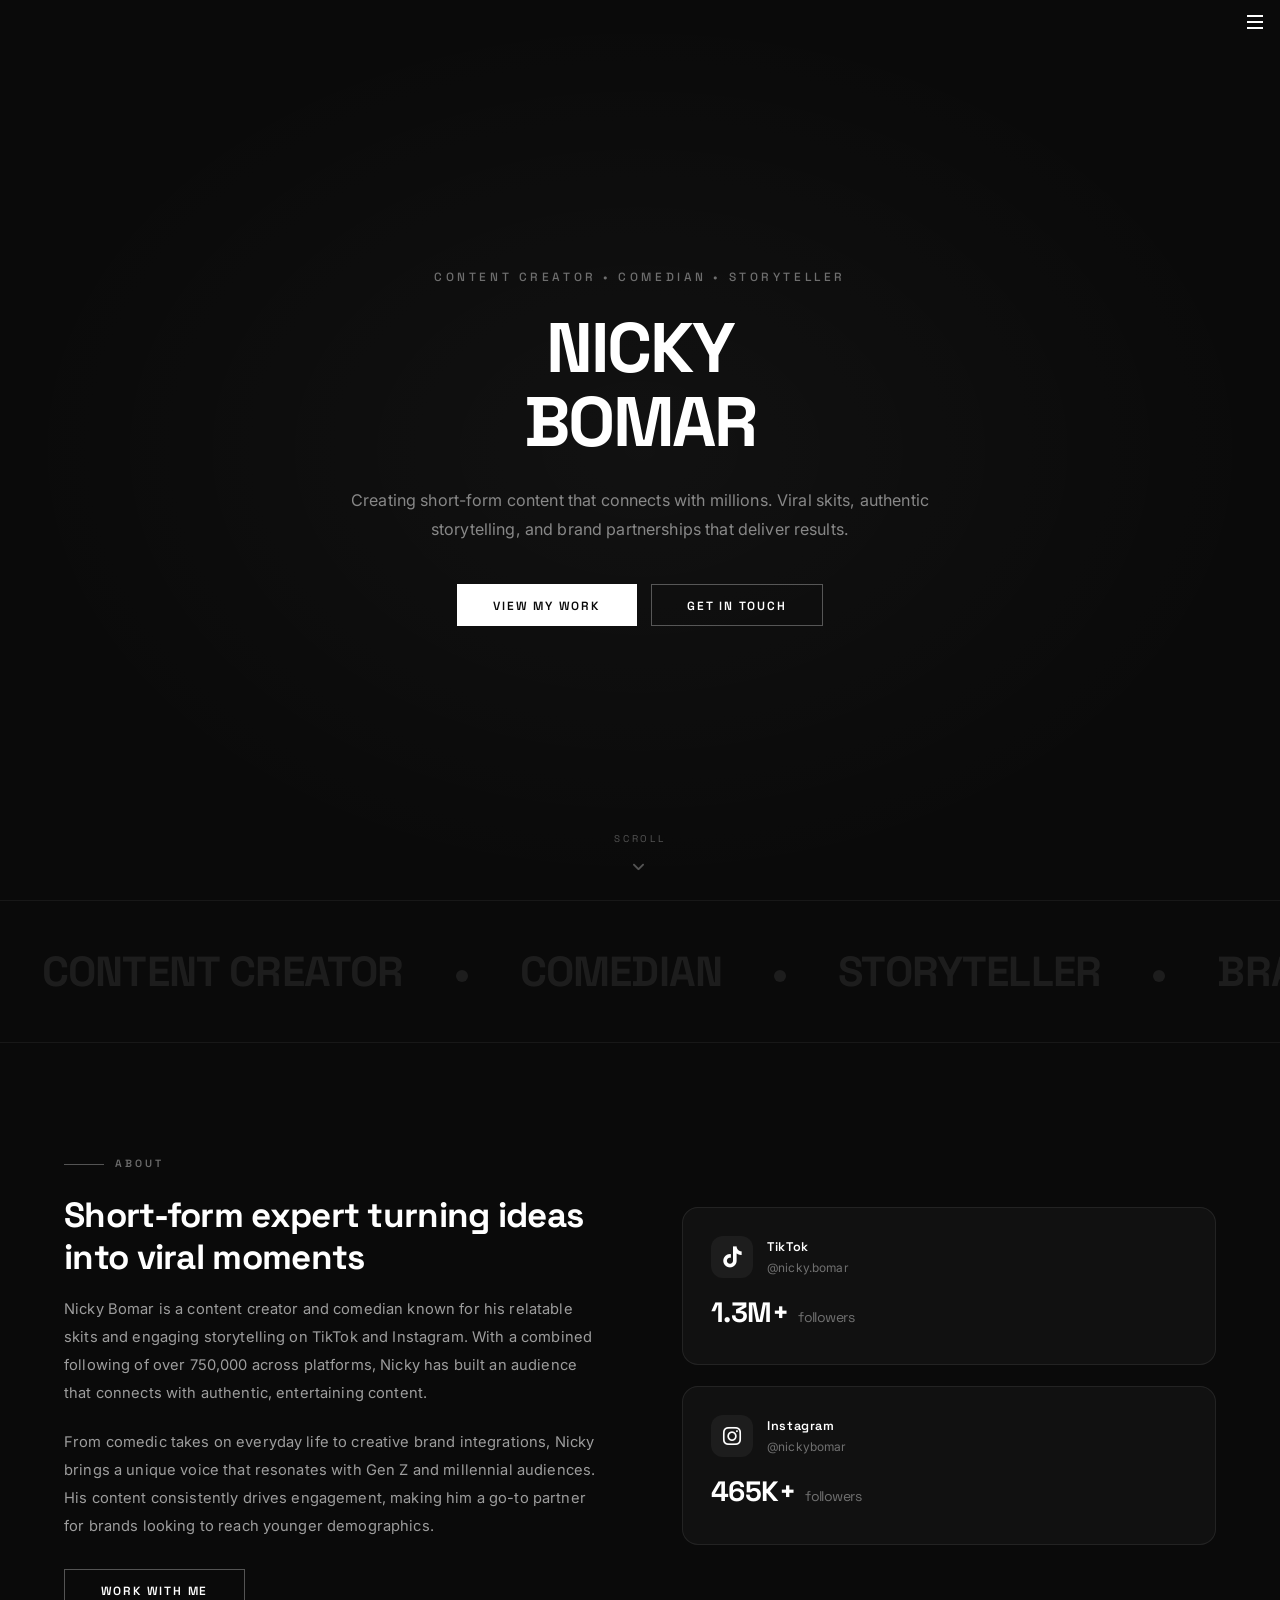
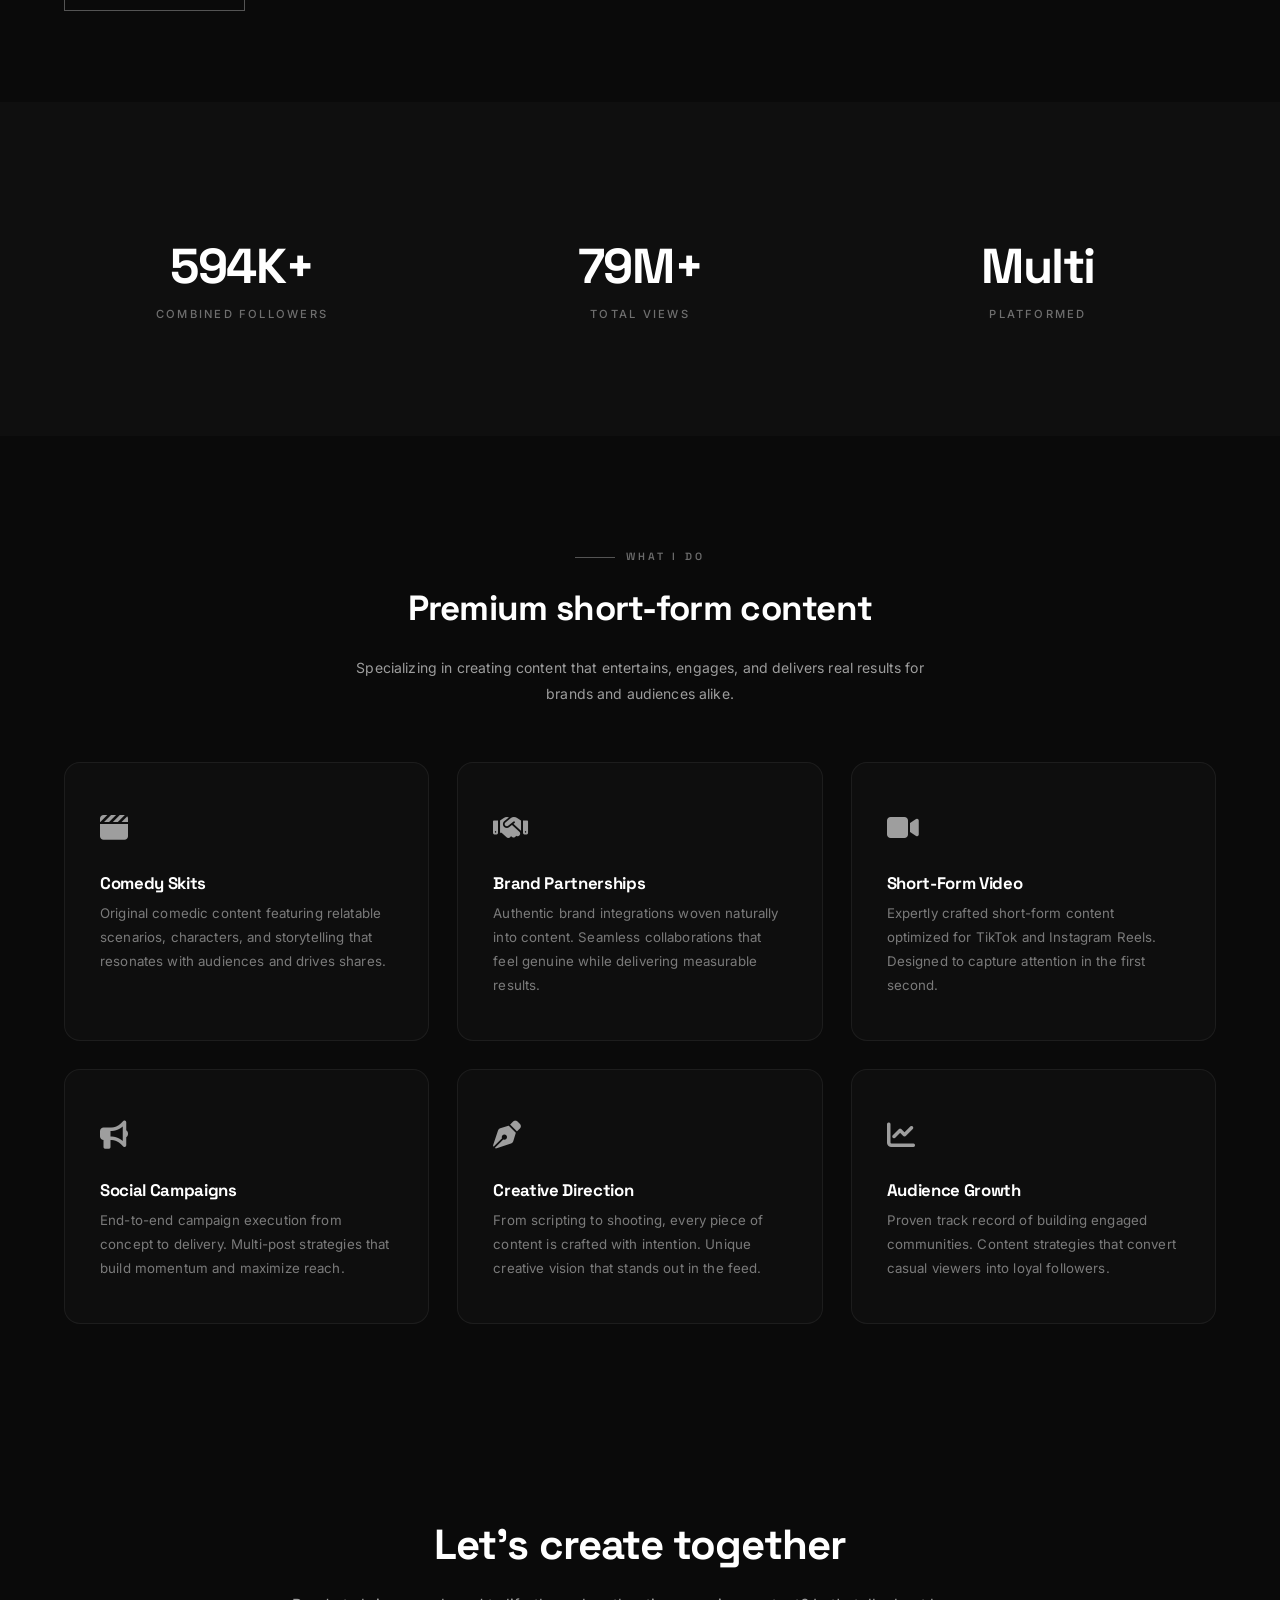
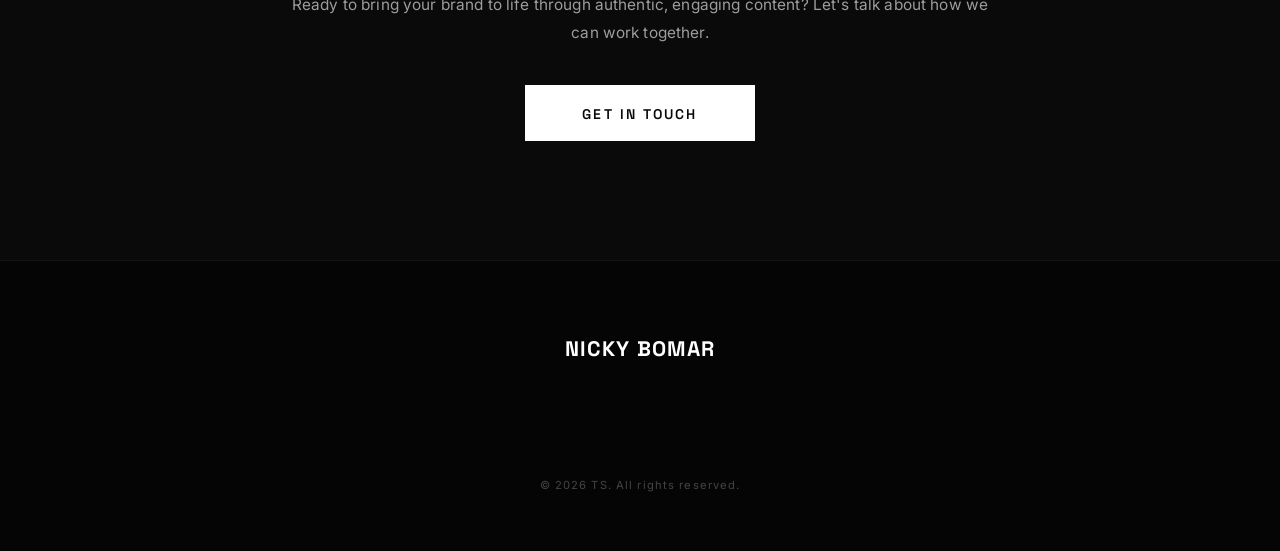
==== bomar/index.html @ 89334abb "index" ====
<!DOCTYPE HTML>
<html>
	<head>
		<title>Nicky Bomar | Content Creator</title>
		<meta charset="utf-8" />
		<meta name="viewport" content="width=device-width, initial-scale=1, user-scalable=no" />
		<meta name="description" content="Nicky Bomar - Content creator, comedian, and social media personality creating viral skits on TikTok and Instagram." />
		<link rel="stylesheet" href="https://cdnjs.cloudflare.com/ajax/libs/font-awesome/6.5.1/css/all.min.css" />
		<link rel="stylesheet" href="assets/css/main.css" />
		<noscript>
			<link rel="stylesheet" href="assets/css/noscript.css" />
		</noscript>
	</head>
	<body class="landing is-preload">
		<div id="page-wrapper">

			<!-- Header -->
			<header id="header" class="alt">
				<h1><a href="home.html">NICKY BOMAR</a></h1>
				<nav id="nav">
					<ul>
						<li class="special">
							<a href="#menu" class="menuToggle"></a>
							<div id="menu">
								<ul>
									<li><a href="index.html">Home</a></li>
									<li><a href="partners.html">Partners</a></li>
									<li><a href="contact.html">Contact</a></li>
								</ul>
							</div>
						</li>
					</ul>
				</nav>
			</header>

			<!-- Banner -->
			<section id="banner">
				<div class="inner">
					<div class="subtitle">Content Creator &bull; Comedian &bull; Storyteller</div>
					<h2>NICKY<br/>BOMAR</h2>
					<p>Creating short-form content that connects with millions. Viral skits, authentic storytelling, and brand partnerships that deliver results.</p>
					<ul class="actions">
						<li><a href="partners.html" class="button primary">View My Work</a></li>
						<li><a href="contact.html" class="button">Get In Touch</a></li>
					</ul>
				</div>
				<a href="#about" class="more scrolly">Scroll</a>
			</section>

			<!-- Marquee -->
			<div class="marquee-section">
				<div class="marquee-track">
					<span class="marquee-item">CONTENT CREATOR <span class="separator"></span> COMEDIAN <span class="separator"></span> STORYTELLER <span class="separator"></span> BRAND PARTNER <span class="separator"></span> TIKTOK <span class="separator"></span> INSTAGRAM <span class="separator"></span></span>
					<span class="marquee-item">CONTENT CREATOR <span class="separator"></span> COMEDIAN <span class="separator"></span> STORYTELLER <span class="separator"></span> BRAND PARTNER <span class="separator"></span> TIKTOK <span class="separator"></span> INSTAGRAM <span class="separator"></span></span>
				</div>
			</div>

			<!-- About Section -->
			<section id="about" class="wrapper bg-dark">
				<div class="inner">
					<div class="about-grid">
						<div class="about-content animate-on-scroll">
							<div class="section-label">About</div>
							<h2>Short-form expert turning ideas into viral moments</h2>
							<p>Nicky Bomar is a content creator and comedian known for his relatable skits and engaging storytelling on TikTok and Instagram. With a combined following of over 750,000 across platforms, Nicky has built an audience that connects with authentic, entertaining content.</p>
							<p>From comedic takes on everyday life to creative brand integrations, Nicky brings a unique voice that resonates with Gen Z and millennial audiences. His content consistently drives engagement, making him a go-to partner for brands looking to reach younger demographics.</p>
							<ul class="actions" style="margin-top: 2em;">
								<li><a href="contact.html" class="button">Work With Me</a></li>
							</ul>
						</div>
						<div class="about-visual animate-on-scroll delay-2">
							<a href="https://www.tiktok.com/@nicky.bomar" target="_blank" class="platform-card" style="text-decoration: none; color: inherit; display: block;">
								<div class="platform-header">
									<div class="platform-icon"><i class="fa-brands fa-tiktok"></i></div>
									<div>
										<div class="platform-name">TikTok</div>
										<div class="platform-handle">@nicky.bomar</div>
									</div>
								</div>
								<div class="platform-followers">1.3M+ <span>followers</span></div>
							</a>
							<a href="https://www.instagram.com/nickybomar/?hl=es" target="_blank" class="platform-card" style="text-decoration: none; color: inherit; display: block;">
								<div class="platform-header">
									<div class="platform-icon"><i class="fa-brands fa-instagram"></i></div>
									<div>
										<div class="platform-name">Instagram</div>
										<div class="platform-handle">@nickybomar</div>
									</div>
								</div>
								<div class="platform-followers">465K+ <span>followers</span></div>
							</a>
						</div>
					</div>
				</div>
			</section>

			<!-- Stats Section -->
			<section class="wrapper bg-subtle">
				<div class="inner">
					<div class="stats-grid">
						<div class="stat-item animate-on-scroll">
							<div class="stat-number">750K+</div>
							<div class="stat-label">Combined Followers</div>
						</div>
						<div class="stat-item animate-on-scroll delay-2">
							<div class="stat-number">100M+</div>
							<div class="stat-label">Total Views</div>
						</div>
						<div class="stat-item animate-on-scroll delay-4">
							<div class="stat-number">Multi</div>
							<div class="stat-label">Platformed</div>
						</div>
					</div>
				</div>
			</section>

			<!-- What I Do Section -->
			<section class="wrapper bg-dark">
				<div class="inner">
					<div class="text-center animate-on-scroll" style="margin-bottom: 4em;">
						<div class="section-label" style="justify-content: center;">
							<span>What I Do</span>
						</div>
						<h2>Premium short-form content</h2>
						<p style="max-width: 600px; margin-left: auto; margin-right: auto;">Specializing in creating content that entertains, engages, and delivers real results for brands and audiences alike.</p>
					</div>
					<div class="services-grid">
						<div class="service-card animate-on-scroll delay-1">
							<div class="service-icon"><i class="fa-solid fa-clapperboard"></i></div>
							<h3>Comedy Skits</h3>
							<p>Original comedic content featuring relatable scenarios, characters, and storytelling that resonates with audiences and drives shares.</p>
						</div>
						<div class="service-card animate-on-scroll delay-2">
							<div class="service-icon"><i class="fa-solid fa-handshake"></i></div>
							<h3>Brand Partnerships</h3>
							<p>Authentic brand integrations woven naturally into content. Seamless collaborations that feel genuine while delivering measurable results.</p>
						</div>
						<div class="service-card animate-on-scroll delay-3">
							<div class="service-icon"><i class="fa-solid fa-video"></i></div>
							<h3>Short-Form Video</h3>
							<p>Expertly crafted short-form content optimized for TikTok and Instagram Reels. Designed to capture attention in the first second.</p>
						</div>
						<div class="service-card animate-on-scroll delay-4">
							<div class="service-icon"><i class="fa-solid fa-bullhorn"></i></div>
							<h3>Social Campaigns</h3>
							<p>End-to-end campaign execution from concept to delivery. Multi-post strategies that build momentum and maximize reach.</p>
						</div>
						<div class="service-card animate-on-scroll delay-5">
							<div class="service-icon"><i class="fa-solid fa-pen-nib"></i></div>
							<h3>Creative Direction</h3>
							<p>From scripting to shooting, every piece of content is crafted with intention. Unique creative vision that stands out in the feed.</p>
						</div>
						<div class="service-card animate-on-scroll delay-6">
							<div class="service-icon"><i class="fa-solid fa-chart-line"></i></div>
							<h3>Audience Growth</h3>
							<p>Proven track record of building engaged communities. Content strategies that convert casual viewers into loyal followers.</p>
						</div>
					</div>
				</div>
			</section>

			<!-- CTA -->
			<section id="cta" class="wrapper">
				<div class="inner animate-on-scroll">
					<h2>Let's create together</h2>
					<p>Ready to bring your brand to life through authentic, engaging content? Let's talk about how we can work together.</p>
					<ul class="actions" style="justify-content: center; list-style: none; padding: 0;">
						<li><a href="contact.html" class="button primary large">Get In Touch</a></li>
					</ul>
				</div>
			</section>

			<!-- Footer -->
			<footer id="footer">
				<div class="footer-brand">NICKY BOMAR</div>
				<ul class="icons">
					<li>
						<a href="https://www.tiktok.com/@nicky.bomar" target="_blank" class="icon brands fa-tiktok">
							<span class="label">TikTok</span>
						</a>
					</li>
					<li>
						<a href="https://www.instagram.com/nickybomar/?hl=es" target="_blank" class="icon brands fa-instagram">
							<span class="label">Instagram</span>
						</a>
					</li>
					<li>
						<a href="mailto:hello@nickybomar.com" class="icon solid fa-envelope">
							<span class="label">Email</span>
						</a>
					</li>
				</ul>
				<ul class="copyright">
					<li>&copy; 2026 TS. All rights reserved.</li>
				</ul>
			</footer>

		</div>

		<!-- Scripts -->
		<script src="assets/js/jquery.min.js"></script>
		<script src="assets/js/jquery.scrollex.min.js"></script>
		<script src="assets/js/jquery.scrolly.min.js"></script>
		<script src="assets/js/browser.min.js"></script>
		<script src="assets/js/breakpoints.min.js"></script>
		<script src="assets/js/util.js"></script>
		<script src="assets/js/main.js"></script>
	</body>
</html>
---- bomar/assets/css/main.css ----
@import url("https://fonts.googleapis.com/css2?family=Inter:wght@300;400;500;600;700;800;900&family=Space+Grotesk:wght@400;500;600;700&display=swap");

html, body, div, span, applet, object,
iframe, h1, h2, h3, h4, h5, h6, p, blockquote,
pre, a, abbr, acronym, address, big, cite,
code, del, dfn, em, img, ins, kbd, q, s, samp,
small, strike, strong, sub, sup, tt, var, b,
u, i, center, dl, dt, dd, ol, ul, li, fieldset,
form, label, legend, table, caption, tbody,
tfoot, thead, tr, th, td, article, aside,
canvas, details, embed, figure, figcaption,
footer, header, hgroup, menu, nav, output, ruby,
section, summary, time, mark, audio, video {
    margin: 0;
    padding: 0;
    border: 0;
    font-size: 100%;
    font: inherit;
    vertical-align: baseline;
}

article, aside, details, figcaption, figure,
footer, header, hgroup, menu, nav, section {
    display: block;
}

body {
    line-height: 1;
}

ol, ul {
    list-style: none;
}

blockquote, q {
    quotes: none;
}

blockquote:before, blockquote:after, q:before, q:after {
    content: '';
    content: none;
}

table {
    border-collapse: collapse;
    border-spacing: 0;
}

body {
    -webkit-text-size-adjust: none;
}

mark {
    background-color: transparent;
    color: inherit;
}

input::-moz-focus-inner {
    border: 0;
    padding: 0;
}

input, select, textarea {
    -moz-appearance: none;
    -webkit-appearance: none;
    -ms-appearance: none;
    appearance: none;
}

/* ========== BASE ========== */

html {
    box-sizing: border-box;
    scroll-behavior: smooth;
}

*, *:before, *:after {
    box-sizing: inherit;
}

body {
    background: #0a0a0a;
    color: #ffffff;
    font-family: "Inter", -apple-system, BlinkMacSystemFont, "Segoe UI", Helvetica, sans-serif;
    font-size: 16px;
    font-weight: 400;
    line-height: 1.7;
    letter-spacing: 0.01em;
    overflow-x: hidden;
}

body.is-preload *, body.is-preload *:before, body.is-preload *:after {
    animation: none !important;
    transition: none !important;
}

@media screen and (max-width: 1680px) {
    body { font-size: 15px; }
}

@media screen and (max-width: 1280px) {
    body { font-size: 14px; }
}

@media screen and (max-width: 736px) {
    body { font-size: 13px; }
}

a {
    transition: color 0.3s ease, opacity 0.3s ease, border-color 0.3s ease;
    color: #ffffff;
    text-decoration: none;
    border-bottom: none;
}

a:hover {
    opacity: 0.7;
}

strong, b {
    font-weight: 700;
}

em, i {
    font-style: italic;
}

p {
    margin: 0 0 1.5em 0;
    color: rgba(255, 255, 255, 0.6);
    line-height: 1.8;
}

h1, h2, h3, h4, h5, h6 {
    color: #ffffff;
    font-family: "Space Grotesk", "Inter", sans-serif;
    font-weight: 700;
    line-height: 1.2;
    margin: 0 0 0.75em 0;
    letter-spacing: -0.02em;
}

h1 { font-size: 4em; }
h2 { font-size: 2.5em; }
h3 { font-size: 1.5em; }
h4 { font-size: 1.25em; }

@media screen and (max-width: 736px) {
    h1 { font-size: 2.5em; }
    h2 { font-size: 1.75em; }
    h3 { font-size: 1.25em; }
}

hr {
    border: 0;
    border-bottom: 1px solid rgba(255, 255, 255, 0.1);
    margin: 3em 0;
}

/* ========== ANIMATIONS ========== */

@keyframes fadeInUp {
    from {
        opacity: 0;
        transform: translateY(60px);
    }
    to {
        opacity: 1;
        transform: translateY(0);
    }
}

@keyframes fadeInDown {
    from {
        opacity: 0;
        transform: translateY(-40px);
    }
    to {
        opacity: 1;
        transform: translateY(0);
    }
}

@keyframes fadeIn {
    from { opacity: 0; }
    to { opacity: 1; }
}

@keyframes scaleIn {
    from {
        opacity: 0;
        transform: scale(0.9);
    }
    to {
        opacity: 1;
        transform: scale(1);
    }
}

@keyframes slideInLeft {
    from {
        opacity: 0;
        transform: translateX(-80px);
    }
    to {
        opacity: 1;
        transform: translateX(0);
    }
}

@keyframes slideInRight {
    from {
        opacity: 0;
        transform: translateX(80px);
    }
    to {
        opacity: 1;
        transform: translateX(0);
    }
}

@keyframes lineExpand {
    from { width: 0; }
    to { width: 80px; }
}

@keyframes marquee {
    0% { transform: translateX(0); }
    100% { transform: translateX(-50%); }
}

@keyframes pulse {
    0%, 100% { opacity: 1; }
    50% { opacity: 0.5; }
}

@keyframes float {
    0%, 100% { transform: translateY(0); }
    50% { transform: translateY(-10px); }
}

.animate-on-scroll {
    opacity: 0;
    transform: translateY(40px);
    transition: opacity 0.8s cubic-bezier(0.25, 0.46, 0.45, 0.94),
                transform 0.8s cubic-bezier(0.25, 0.46, 0.45, 0.94);
}

.animate-on-scroll.is-visible {
    opacity: 1;
    transform: translateY(0);
}

.animate-on-scroll.delay-1 { transition-delay: 0.1s; }
.animate-on-scroll.delay-2 { transition-delay: 0.2s; }
.animate-on-scroll.delay-3 { transition-delay: 0.3s; }
.animate-on-scroll.delay-4 { transition-delay: 0.4s; }
.animate-on-scroll.delay-5 { transition-delay: 0.5s; }
.animate-on-scroll.delay-6 { transition-delay: 0.6s; }

/* ========== LAYOUT ========== */

.wrapper {
    padding: 8em 0 6em 0;
    position: relative;
}

.wrapper > .inner {
    width: 72em;
    max-width: 90%;
    margin: 0 auto;
}

@media screen and (max-width: 1280px) {
    .wrapper > .inner { width: 90%; }
}

@media screen and (max-width: 980px) {
    .wrapper { padding: 5em 0 3em 0; }
    .wrapper > .inner { width: 90%; }
}

@media screen and (max-width: 736px) {
    .wrapper { padding: 4em 0 2em 0; }
    .wrapper > .inner { width: 90%; max-width: 95%; }
}

.wrapper.alt {
    padding: 0;
}

/* ========== BUTTONS ========== */

.button,
input[type="submit"],
input[type="reset"],
input[type="button"],
button {
    appearance: none;
    transition: all 0.4s cubic-bezier(0.25, 0.46, 0.45, 0.94);
    background-color: transparent;
    border: 1px solid rgba(255, 255, 255, 0.3);
    border-radius: 0;
    color: #ffffff;
    cursor: pointer;
    display: inline-block;
    font-family: "Space Grotesk", sans-serif;
    font-size: 0.85em;
    font-weight: 600;
    height: 3.5em;
    letter-spacing: 0.15em;
    line-height: 3.5em;
    padding: 0 3em;
    text-align: center;
    text-decoration: none;
    text-transform: uppercase;
    white-space: nowrap;
    position: relative;
    overflow: hidden;
}

.button:hover,
input[type="submit"]:hover,
button:hover {
    background-color: #ffffff;
    color: #0a0a0a;
    border-color: #ffffff;
    opacity: 1;
}

.button.primary {
    background-color: #ffffff;
    color: #0a0a0a;
    border-color: #ffffff;
}

.button.primary:hover {
    background-color: transparent;
    color: #ffffff;
}

.button.large {
    font-size: 1em;
    padding: 0 4em;
    height: 4em;
    line-height: 4em;
}

.button.fit {
    width: 100%;
}

.button.small {
    font-size: 0.75em;
}

.button.disabled, .button:disabled {
    pointer-events: none;
    opacity: 0.25;
}

/* ========== FORMS ========== */

form {
    margin: 0 0 2em 0;
}

label {
    color: #ffffff;
    display: block;
    font-size: 0.8em;
    font-weight: 600;
    letter-spacing: 0.15em;
    text-transform: uppercase;
    margin: 0 0 0.75em 0;
    font-family: "Space Grotesk", sans-serif;
}

input[type="text"],
input[type="password"],
input[type="email"],
input[type="tel"],
select,
textarea {
    background-color: rgba(255, 255, 255, 0.05);
    border: 1px solid rgba(255, 255, 255, 0.15);
    border-radius: 0;
    color: #ffffff;
    display: block;
    outline: 0;
    padding: 0 1.25em;
    width: 100%;
    font-family: "Inter", sans-serif;
    font-size: 1em;
    transition: border-color 0.3s ease, background-color 0.3s ease;
}

input[type="text"]:focus,
input[type="password"]:focus,
input[type="email"]:focus,
input[type="tel"]:focus,
select:focus,
textarea:focus {
    border-color: #ffffff;
    background-color: rgba(255, 255, 255, 0.08);
}

input[type="text"],
input[type="password"],
input[type="email"],
input[type="tel"],
select {
    height: 3.5em;
}

textarea {
    padding: 1em 1.25em;
    min-height: 10em;
    resize: vertical;
}

::placeholder {
    color: rgba(255, 255, 255, 0.3) !important;
    font-style: normal;
}

/* ========== ICONS ========== */

.icon {
    text-decoration: none;
    border-bottom: none;
    position: relative;
}

.icon:before {
    -moz-osx-font-smoothing: grayscale;
    -webkit-font-smoothing: antialiased;
    display: inline-block;
    font-style: normal;
    font-variant: normal;
    text-rendering: auto;
    line-height: 1;
    font-family: 'Font Awesome 6 Free';
    font-weight: 400;
}

.icon > .label {
    display: none;
}

.icon:before {
    line-height: inherit;
}

.icon.solid:before {
    font-weight: 900;
}

.icon.brands:before {
    font-family: 'Font Awesome 6 Brands';
}

ul.icons {
    cursor: default;
    list-style: none;
    padding-left: 0;
}

ul.icons li {
    display: inline-block;
    padding: 0 1.25em 0 0;
}

ul.icons li:last-child {
    padding-right: 0;
}

ul.actions {
    display: flex;
    cursor: default;
    list-style: none;
    padding-left: 0;
    gap: 1em;
}

ul.actions.special {
    justify-content: center;
}

ul.actions.stacked {
    flex-direction: column;
}

/* ========== SECTION LABEL ========== */

.section-label {
    font-family: "Space Grotesk", sans-serif;
    font-size: 0.75em;
    font-weight: 600;
    letter-spacing: 0.3em;
    text-transform: uppercase;
    color: rgba(255, 255, 255, 0.4);
    margin-bottom: 2em;
    display: flex;
    align-items: center;
    gap: 1em;
}

.section-label::before {
    content: '';
    display: block;
    width: 40px;
    height: 1px;
    background: rgba(255, 255, 255, 0.3);
}

/* ========== PAGE WRAPPER + MENU ========== */

#page-wrapper {
    transition: opacity 0.5s ease;
    opacity: 1;
    padding-top: 4.5em;
}

#page-wrapper:before {
    background: rgba(0, 0, 0, 0);
    content: '';
    display: block;
    display: none;
    height: 100%;
    left: 0;
    position: fixed;
    top: 0;
    width: 100%;
    z-index: 10001;
}

#menu {
    transform: translateX(22em);
    transition: transform 0.5s cubic-bezier(0.25, 0.46, 0.45, 0.94);
    -webkit-overflow-scrolling: touch;
    background: #0a0a0a;
    border-left: 1px solid rgba(255, 255, 255, 0.1);
    color: #ffffff;
    height: 100%;
    max-width: 80%;
    overflow-y: auto;
    padding: 4em 2.5em;
    position: fixed;
    right: 0;
    top: 0;
    width: 22em;
    z-index: 10002;
}

#menu ul {
    list-style: none;
    padding: 0;
}

#menu ul > li {
    border-top: 1px solid rgba(255, 255, 255, 0.08);
    margin: 0.75em 0 0 0;
    padding: 0.75em 0 0 0;
}

#menu ul > li:first-child {
    border-top: 0 !important;
    margin-top: 0 !important;
    padding-top: 0 !important;
}

#menu ul > li > a {
    border: 0;
    color: inherit;
    display: block;
    font-family: "Space Grotesk", sans-serif;
    font-size: 0.85em;
    font-weight: 500;
    letter-spacing: 0.2em;
    outline: 0;
    text-decoration: none;
    text-transform: uppercase;
    transition: color 0.3s ease;
}

#menu ul > li > a:hover {
    color: rgba(255, 255, 255, 0.6);
}

#menu .close {
    background-image: url("images/close.svg");
    background-position: 4.85em 1em;
    background-repeat: no-repeat;
    border: 0;
    cursor: pointer;
    display: block;
    height: 3em;
    position: absolute;
    right: 0;
    top: 0;
    vertical-align: middle;
    width: 7em;
}

body.is-menu-visible #page-wrapper {
    opacity: 0.25;
}

body.is-menu-visible #page-wrapper:before {
    display: block;
}

body.is-menu-visible #menu {
    transform: translateX(0);
}

/* ========== HEADER ========== */

#header {
    transition: background-color 0.3s ease, border-color 0.3s ease, backdrop-filter 0.3s ease;
    background: rgba(10, 10, 10, 0.9);
    backdrop-filter: blur(20px);
    -webkit-backdrop-filter: blur(20px);
    border-bottom: 1px solid rgba(255, 255, 255, 0.05);
    height: 4.5em;
    left: 0;
    line-height: 4.5em;
    position: fixed;
    top: 0;
    width: 100%;
    z-index: 10000;
}

#header h1 {
    transition: opacity 0.3s ease;
    height: inherit;
    left: 2em;
    line-height: inherit;
    position: absolute;
    top: 0;
    margin: 0;
}

#header h1 a {
    border: 0;
    display: block;
    height: inherit;
    line-height: inherit;
    font-family: "Space Grotesk", sans-serif;
    font-size: 1.1em;
    font-weight: 700;
    letter-spacing: 0.05em;
}

#header nav {
    height: inherit;
    line-height: inherit;
    position: absolute;
    right: 0;
    top: 0;
}

#header nav > ul {
    list-style: none;
    margin: 0;
    padding: 0;
}

#header nav > ul > li {
    display: inline-block;
    padding: 0;
}

#header nav > ul > li > a {
    border: 0;
    color: #fff;
    display: block;
    font-family: "Space Grotesk", sans-serif;
    font-size: 0.8em;
    font-weight: 500;
    letter-spacing: 0.2em;
    padding: 0 1.5em;
    text-transform: uppercase;
}

#header nav > ul > li > a.menuToggle {
    outline: 0;
    position: relative;
}

#header nav > ul > li > a.menuToggle:after {
    background-image: url("images/bars.svg");
    background-position: right center;
    background-repeat: no-repeat;
    content: '';
    display: inline-block;
    height: 3.75em;
    vertical-align: top;
    width: 2em;
}

@media screen and (max-width: 736px) {
    #header h1 { left: 1.25em; }
    #header h1 a { font-size: 0.9em; }
    #header nav > ul > li > a.menuToggle span { display: none; }
}

#header.alt {
    background: transparent;
    border-bottom-color: transparent;
    backdrop-filter: none;
    -webkit-backdrop-filter: none;
}

#header.alt h1 {
    pointer-events: none;
    opacity: 0;
}

/* ========== BANNER (HERO) ========== */

#banner {
    display: flex;
    flex-direction: column;
    justify-content: center;
    align-items: center;
    min-height: 100vh;
    position: relative;
    text-align: center;
    overflow: hidden;
    background: #0a0a0a;
}

#banner::before {
    content: '';
    position: absolute;
    top: 0;
    left: 0;
    right: 0;
    bottom: 0;
    background: radial-gradient(ellipse at 50% 50%, rgba(255, 255, 255, 0.03) 0%, transparent 70%);
    pointer-events: none;
}

#banner .inner {
    position: relative;
    z-index: 1;
    padding: 0 2em;
    max-width: 900px;
}

#banner h2 {
    font-family: "Space Grotesk", sans-serif;
    font-size: 5em;
    font-weight: 700;
    letter-spacing: -0.03em;
    line-height: 1.05;
    margin-bottom: 0.4em;
    opacity: 0;
    animation: fadeInUp 1s cubic-bezier(0.25, 0.46, 0.45, 0.94) 0.3s forwards;
}

#banner h2 .accent {
    background: linear-gradient(135deg, #ffffff 0%, rgba(255, 255, 255, 0.6) 100%);
    -webkit-background-clip: text;
    -webkit-text-fill-color: transparent;
    background-clip: text;
}

#banner .subtitle {
    font-family: "Space Grotesk", sans-serif;
    font-size: 0.85em;
    font-weight: 500;
    letter-spacing: 0.3em;
    text-transform: uppercase;
    color: rgba(255, 255, 255, 0.4);
    margin-bottom: 2em;
    opacity: 0;
    animation: fadeInUp 1s cubic-bezier(0.25, 0.46, 0.45, 0.94) 0.5s forwards;
}

#banner p {
    font-size: 1.15em;
    color: rgba(255, 255, 255, 0.5);
    max-width: 600px;
    margin: 0 auto 2.5em auto;
    opacity: 0;
    animation: fadeInUp 1s cubic-bezier(0.25, 0.46, 0.45, 0.94) 0.7s forwards;
}

#banner .actions {
    opacity: 0;
    animation: fadeInUp 1s cubic-bezier(0.25, 0.46, 0.45, 0.94) 0.9s forwards;
    list-style: none;
    padding: 0;
    display: flex;
    justify-content: center;
    gap: 1em;
}

#banner .more {
    transition: transform 0.75s ease, opacity 0.75s ease;
    transition-delay: 2s;
    transform: translateY(0);
    border: none;
    bottom: 2em;
    color: rgba(255, 255, 255, 0.3);
    font-family: "Space Grotesk", sans-serif;
    font-size: 0.7em;
    letter-spacing: 0.3em;
    opacity: 1;
    outline: 0;
    position: absolute;
    text-align: center;
    text-transform: uppercase;
    left: 50%;
    transform: translateX(-50%);
    z-index: 1;
    animation: float 3s ease-in-out infinite;
    animation-delay: 2s;
}

#banner .more:after {
    content: '\f107';
    font-family: 'Font Awesome 6 Free';
    font-weight: 900;
    display: block;
    font-size: 1.5em;
    margin-top: 0.5em;
}

@media screen and (max-width: 736px) {
    #banner { padding: 6em 1.5em 4em 1.5em; min-height: 100vh; }
    #banner h2 { font-size: 2.75em; }
    #banner .more { display: none; }
}

body.is-preload #banner h2,
body.is-preload #banner .subtitle,
body.is-preload #banner p,
body.is-preload #banner .actions {
    animation: none;
    opacity: 0;
}

body.is-preload #banner .more {
    opacity: 0;
    transform: translateX(-50%) translateY(2em);
}

/* ========== STATS SECTION ========== */

.stats-grid {
    display: grid;
    grid-template-columns: repeat(3, 1fr);
    gap: 3em;
    text-align: center;
}

.stat-item {
    padding: 2em;
}

.stat-number {
    font-family: "Space Grotesk", sans-serif;
    font-size: 3.5em;
    font-weight: 700;
    letter-spacing: -0.03em;
    line-height: 1;
    margin-bottom: 0.3em;
    color: #ffffff;
}

.stat-label {
    font-size: 0.8em;
    font-weight: 500;
    letter-spacing: 0.2em;
    text-transform: uppercase;
    color: rgba(255, 255, 255, 0.4);
}

@media screen and (max-width: 736px) {
    .stats-grid {
        grid-template-columns: 1fr;
        gap: 2em;
    }
    .stat-number { font-size: 2.5em; }
}

/* ========== ABOUT SECTION ========== */

.about-grid {
    display: grid;
    grid-template-columns: 1fr 1fr;
    gap: 6em;
    align-items: center;
}

.about-grid .about-content h2 {
    margin-bottom: 0.5em;
}

.about-grid .about-content p {
    font-size: 1.05em;
    line-height: 1.9;
}

.about-visual {
    position: relative;
}

.about-visual .platform-card {
    background: rgba(255, 255, 255, 0.03);
    border: 1px solid rgba(255, 255, 255, 0.08);
    border-radius: 16px;
    padding: 2em;
    margin-bottom: 1.5em;
    transition: transform 0.4s ease, border-color 0.4s ease;
}

.about-visual .platform-card:hover {
    transform: translateY(-4px);
    border-color: rgba(255, 255, 255, 0.2);
}

.platform-card .platform-header {
    display: flex;
    align-items: center;
    gap: 1em;
    margin-bottom: 0.75em;
}

.platform-card .platform-icon {
    font-size: 1.5em;
    width: 2em;
    height: 2em;
    display: flex;
    align-items: center;
    justify-content: center;
    border-radius: 12px;
    background: rgba(255, 255, 255, 0.05);
}

.platform-card .platform-name {
    font-family: "Space Grotesk", sans-serif;
    font-weight: 600;
    font-size: 0.9em;
    letter-spacing: 0.05em;
}

.platform-card .platform-handle {
    font-size: 0.85em;
    color: rgba(255, 255, 255, 0.4);
}

.platform-card .platform-followers {
    font-family: "Space Grotesk", sans-serif;
    font-size: 2em;
    font-weight: 700;
    letter-spacing: -0.02em;
}

.platform-card .platform-followers span {
    font-size: 0.5em;
    font-weight: 400;
    color: rgba(255, 255, 255, 0.4);
    margin-left: 0.25em;
}

@media screen and (max-width: 980px) {
    .about-grid {
        grid-template-columns: 1fr;
        gap: 3em;
    }
}

/* ========== WHAT I DO SECTION ========== */

.services-grid {
    display: grid;
    grid-template-columns: repeat(3, 1fr);
    gap: 2em;
}

.service-card {
    background: rgba(255, 255, 255, 0.02);
    border: 1px solid rgba(255, 255, 255, 0.06);
    border-radius: 16px;
    padding: 3em 2.5em;
    transition: transform 0.4s ease, border-color 0.4s ease, background-color 0.4s ease;
}

.service-card:hover {
    transform: translateY(-6px);
    border-color: rgba(255, 255, 255, 0.15);
    background: rgba(255, 255, 255, 0.04);
}

.service-card .service-icon {
    font-size: 2em;
    margin-bottom: 0.75em;
    color: rgba(255, 255, 255, 0.6);
}

.service-card h3 {
    font-size: 1.2em;
    margin-bottom: 0.5em;
}

.service-card p {
    font-size: 0.95em;
    color: rgba(255, 255, 255, 0.45);
    margin-bottom: 0;
}

@media screen and (max-width: 980px) {
    .services-grid {
        grid-template-columns: 1fr;
        gap: 1.5em;
    }
}

/* ========== MARQUEE ========== */

.marquee-section {
    overflow: hidden;
    padding: 2.5em 0;
    border-top: 1px solid rgba(255, 255, 255, 0.06);
    border-bottom: 1px solid rgba(255, 255, 255, 0.06);
    background: #0a0a0a;
}

.marquee-track {
    display: flex;
    width: max-content;
    animation: marquee 20s linear infinite;
}

.marquee-track:hover {
    animation-play-state: paused;
}

.marquee-item {
    font-family: "Space Grotesk", sans-serif;
    font-size: 3em;
    font-weight: 700;
    letter-spacing: -0.02em;
    color: rgba(255, 255, 255, 0.08);
    white-space: nowrap;
    padding: 0 1em;
    transition: color 0.3s ease;
}

.marquee-item .separator {
    display: inline-block;
    width: 12px;
    height: 12px;
    background: rgba(255, 255, 255, 0.08);
    border-radius: 50%;
    margin: 0 1em;
    vertical-align: middle;
}

@media screen and (max-width: 736px) {
    .marquee-item { font-size: 2em; }
}

/* ========== CTA SECTION ========== */

#cta {
    padding: 8em 0;
    background: #0a0a0a;
    text-align: center;
}

#cta .inner {
    max-width: 700px;
    margin: 0 auto;
}

#cta h2 {
    font-size: 3em;
    margin-bottom: 0.5em;
}

#cta p {
    font-size: 1.1em;
    margin-bottom: 2.5em;
}

@media screen and (max-width: 736px) {
    #cta { padding: 5em 0; }
    #cta h2 { font-size: 2em; }
}

/* ========== PARTNERS PAGE ========== */

#main > header {
    padding: 10em 0 6em 0;
    background: #0a0a0a;
    text-align: center;
    position: relative;
}

#main > header::after {
    content: '';
    position: absolute;
    bottom: 0;
    left: 50%;
    transform: translateX(-50%);
    width: 80px;
    height: 1px;
    background: rgba(255, 255, 255, 0.2);
}

#main > header h2 {
    font-size: 3.5em;
    margin: 0 0 0.4em 0;
    opacity: 0;
    animation: fadeInUp 1s cubic-bezier(0.25, 0.46, 0.45, 0.94) 0.3s forwards;
}

#main > header p {
    font-size: 1.1em;
    color: rgba(255, 255, 255, 0.5);
    letter-spacing: 0.15em;
    text-transform: uppercase;
    font-family: "Space Grotesk", sans-serif;
    font-weight: 500;
    opacity: 0;
    animation: fadeInUp 1s cubic-bezier(0.25, 0.46, 0.45, 0.94) 0.5s forwards;
}

@media screen and (max-width: 736px) {
    #main > header { padding: 7em 2em 4em 2em; }
    #main > header h2 { font-size: 2.25em; }
}

body.is-preload #main > header h2,
body.is-preload #main > header p {
    animation: none;
    opacity: 0;
}

/* Partners Grid */

.partners-grid {
    display: grid;
    grid-template-columns: repeat(3, 1fr);
    gap: 2em;
}

.partner-card {
    background: rgba(255, 255, 255, 0.02);
    border: 1px solid rgba(255, 255, 255, 0.06);
    border-radius: 16px;
    padding: 3em;
    text-align: center;
    transition: transform 0.4s ease, border-color 0.4s ease, background-color 0.4s ease;
}

.partner-card:hover {
    transform: translateY(-6px);
    border-color: rgba(255, 255, 255, 0.15);
    background: rgba(255, 255, 255, 0.04);
}

.partner-card .partner-icon {
    font-size: 2.5em;
    margin-bottom: 0.75em;
    color: rgba(255, 255, 255, 0.5);
}

.partner-card h3 {
    font-size: 1.15em;
    margin-bottom: 0.5em;
}

.partner-card p {
    font-size: 0.9em;
    color: rgba(255, 255, 255, 0.4);
    margin-bottom: 0;
}

.partner-card .partner-type {
    display: inline-block;
    font-family: "Space Grotesk", sans-serif;
    font-size: 0.7em;
    font-weight: 600;
    letter-spacing: 0.2em;
    text-transform: uppercase;
    color: rgba(255, 255, 255, 0.3);
    border: 1px solid rgba(255, 255, 255, 0.1);
    border-radius: 100px;
    padding: 0.5em 1.5em;
    margin-bottom: 1.5em;
}

@media screen and (max-width: 980px) {
    .partners-grid { grid-template-columns: repeat(2, 1fr); }
}

@media screen and (max-width: 736px) {
    .partners-grid { grid-template-columns: 1fr; }
}

/* ========== CONTACT PAGE ========== */

.contact-grid {
    display: grid;
    grid-template-columns: 1fr 1fr;
    gap: 6em;
}

.contact-info {
    padding-top: 1em;
}

.contact-info h2 {
    font-size: 2.5em;
    margin-bottom: 0.5em;
}

.contact-info p {
    font-size: 1.05em;
    margin-bottom: 2em;
}

.contact-links {
    list-style: none;
    padding: 0;
    margin: 0;
}

.contact-links li {
    margin-bottom: 1.5em;
    padding: 0;
}

.contact-links a {
    display: flex;
    align-items: center;
    gap: 1em;
    padding: 1.25em 1.5em;
    background: rgba(255, 255, 255, 0.02);
    border: 1px solid rgba(255, 255, 255, 0.06);
    border-radius: 12px;
    transition: all 0.3s ease;
    color: #ffffff;
}

.contact-links a:hover {
    background: rgba(255, 255, 255, 0.05);
    border-color: rgba(255, 255, 255, 0.15);
    transform: translateX(8px);
    opacity: 1;
}

.contact-links .link-icon {
    font-size: 1.25em;
    width: 2.5em;
    height: 2.5em;
    display: flex;
    align-items: center;
    justify-content: center;
    background: rgba(255, 255, 255, 0.05);
    border-radius: 10px;
    flex-shrink: 0;
}

.contact-links .link-text {
    display: flex;
    flex-direction: column;
}

.contact-links .link-label {
    font-size: 0.75em;
    font-weight: 500;
    letter-spacing: 0.15em;
    text-transform: uppercase;
    color: rgba(255, 255, 255, 0.4);
    margin-bottom: 0.25em;
}

.contact-links .link-value {
    font-family: "Space Grotesk", sans-serif;
    font-weight: 600;
    font-size: 1em;
}

.contact-form-wrapper {
    background: rgba(255, 255, 255, 0.02);
    border: 1px solid rgba(255, 255, 255, 0.06);
    border-radius: 16px;
    padding: 3em;
}

.contact-form-wrapper h3 {
    margin-bottom: 1.5em;
}

.form-row {
    display: grid;
    grid-template-columns: 1fr 1fr;
    gap: 1.5em;
    margin-bottom: 1.5em;
}

.form-group {
    margin-bottom: 1.5em;
}

.form-group:last-child {
    margin-bottom: 0;
}

@media screen and (max-width: 980px) {
    .contact-grid {
        grid-template-columns: 1fr;
        gap: 3em;
    }
    .form-row { grid-template-columns: 1fr; }
}

/* ========== SECTION BACKGROUNDS ========== */

.bg-dark {
    background: #0a0a0a;
}

.bg-darker {
    background: #050505;
}

.bg-subtle {
    background: rgba(255, 255, 255, 0.02);
}

.section-divider {
    width: 80px;
    height: 1px;
    background: rgba(255, 255, 255, 0.15);
    margin: 0 auto 3em auto;
}

.text-center {
    text-align: center;
}

/* ========== FOOTER ========== */

#footer {
    padding: 5em 0 4em 0;
    background-color: #050505;
    border-top: 1px solid rgba(255, 255, 255, 0.06);
    text-align: center;
}

#footer .footer-brand {
    font-family: "Space Grotesk", sans-serif;
    font-size: 1.5em;
    font-weight: 700;
    margin-bottom: 1.5em;
    letter-spacing: 0.05em;
}

#footer .icons {
    font-size: 1.5em;
    margin-bottom: 2em;
}

#footer .icons li {
    padding: 0 0.75em;
}

#footer .icons a {
    color: rgba(255, 255, 255, 0.35);
    transition: color 0.3s ease, transform 0.3s ease;
    display: inline-block;
}

#footer .icons a:hover {
    color: #ffffff;
    transform: translateY(-3px);
    opacity: 1;
}

#footer .copyright {
    color: rgba(255, 255, 255, 0.25);
    font-size: 0.8em;
    letter-spacing: 0.1em;
    list-style: none;
    padding: 0;
}

#footer .copyright li {
    display: inline-block;
    border-left: 1px solid rgba(255, 255, 255, 0.1);
    line-height: 1em;
    margin-left: 1em;
    padding-left: 1em;
}

#footer .copyright li:first-child {
    border-left: 0;
    margin-left: 0;
    padding-left: 0;
}

@media screen and (max-width: 736px) {
    #footer { padding: 3em 2em 2em 2em; }
    #footer .icons { font-size: 1.25em; }
}

/* ========== LANDING PAGE SPECIFIC ========== */

body.landing #page-wrapper {
    background: #0a0a0a;
    padding-top: 0;
}

body.landing #footer {
    background-color: #050505;
}

/* ========== FEATURED/SPOTLIGHT ========== */

.spotlight-section {
    display: grid;
    grid-template-columns: 1fr 1fr;
    min-height: 60vh;
}

.spotlight-section .spotlight-content {
    display: flex;
    flex-direction: column;
    justify-content: center;
    padding: 5em;
}

.spotlight-section .spotlight-visual {
    background: rgba(255, 255, 255, 0.02);
    display: flex;
    align-items: center;
    justify-content: center;
    padding: 4em;
}

@media screen and (max-width: 980px) {
    .spotlight-section {
        grid-template-columns: 1fr;
        min-height: auto;
    }
    .spotlight-section .spotlight-content { padding: 3em 2em; }
    .spotlight-section .spotlight-visual { padding: 2em; }
}

/* ========== RESPONSIVE UTILITIES ========== */

@media screen and (max-width: 480px) {
    ul.actions:not(.fixed) {
        flex-direction: column;
        width: 100% !important;
    }

    ul.actions:not(.fixed) li {
        width: 100%;
        text-align: center;
    }

    ul.actions:not(.fixed) li .button {
        width: 100%;
    }
}

/* ========== SCROLL INDICATOR ========== */

.scroll-indicator {
    position: fixed;
    top: 0;
    left: 0;
    height: 2px;
    background: linear-gradient(90deg, rgba(255,255,255,0.8), rgba(255,255,255,0.3));
    z-index: 10001;
    transition: width 0.1s linear;
}

/* ========== STYLE OVERRIDES FOR INNER PAGES ========== */

.wrapper.style5 {
    background-color: #0a0a0a;
    color: rgba(255, 255, 255, 0.6);
}

.wrapper.style5 h2, .wrapper.style5 h3, .wrapper.style5 h4, .wrapper.style5 h5, .wrapper.style5 h6 {
    color: #ffffff;
}

.wrapper.style5 hr {
    border-color: rgba(255, 255, 255, 0.08);
}

.wrapper.style5 strong, .wrapper.style5 b {
    color: #ffffff;
}
---- bomar/assets/css/noscript.css ----
body.is-preload #banner h2,
body.is-preload #banner .subtitle,
body.is-preload #banner p,
body.is-preload #banner .actions {
    transform: none;
    opacity: 1;
    animation: none;
}

body.is-preload #banner .more {
    transform: translateX(-50%);
    opacity: 1;
}

body.is-preload #main > header h2,
body.is-preload #main > header p {
    transform: none;
    opacity: 1;
    animation: none;
}

.animate-on-scroll {
    opacity: 1 !important;
    transform: none !important;
}
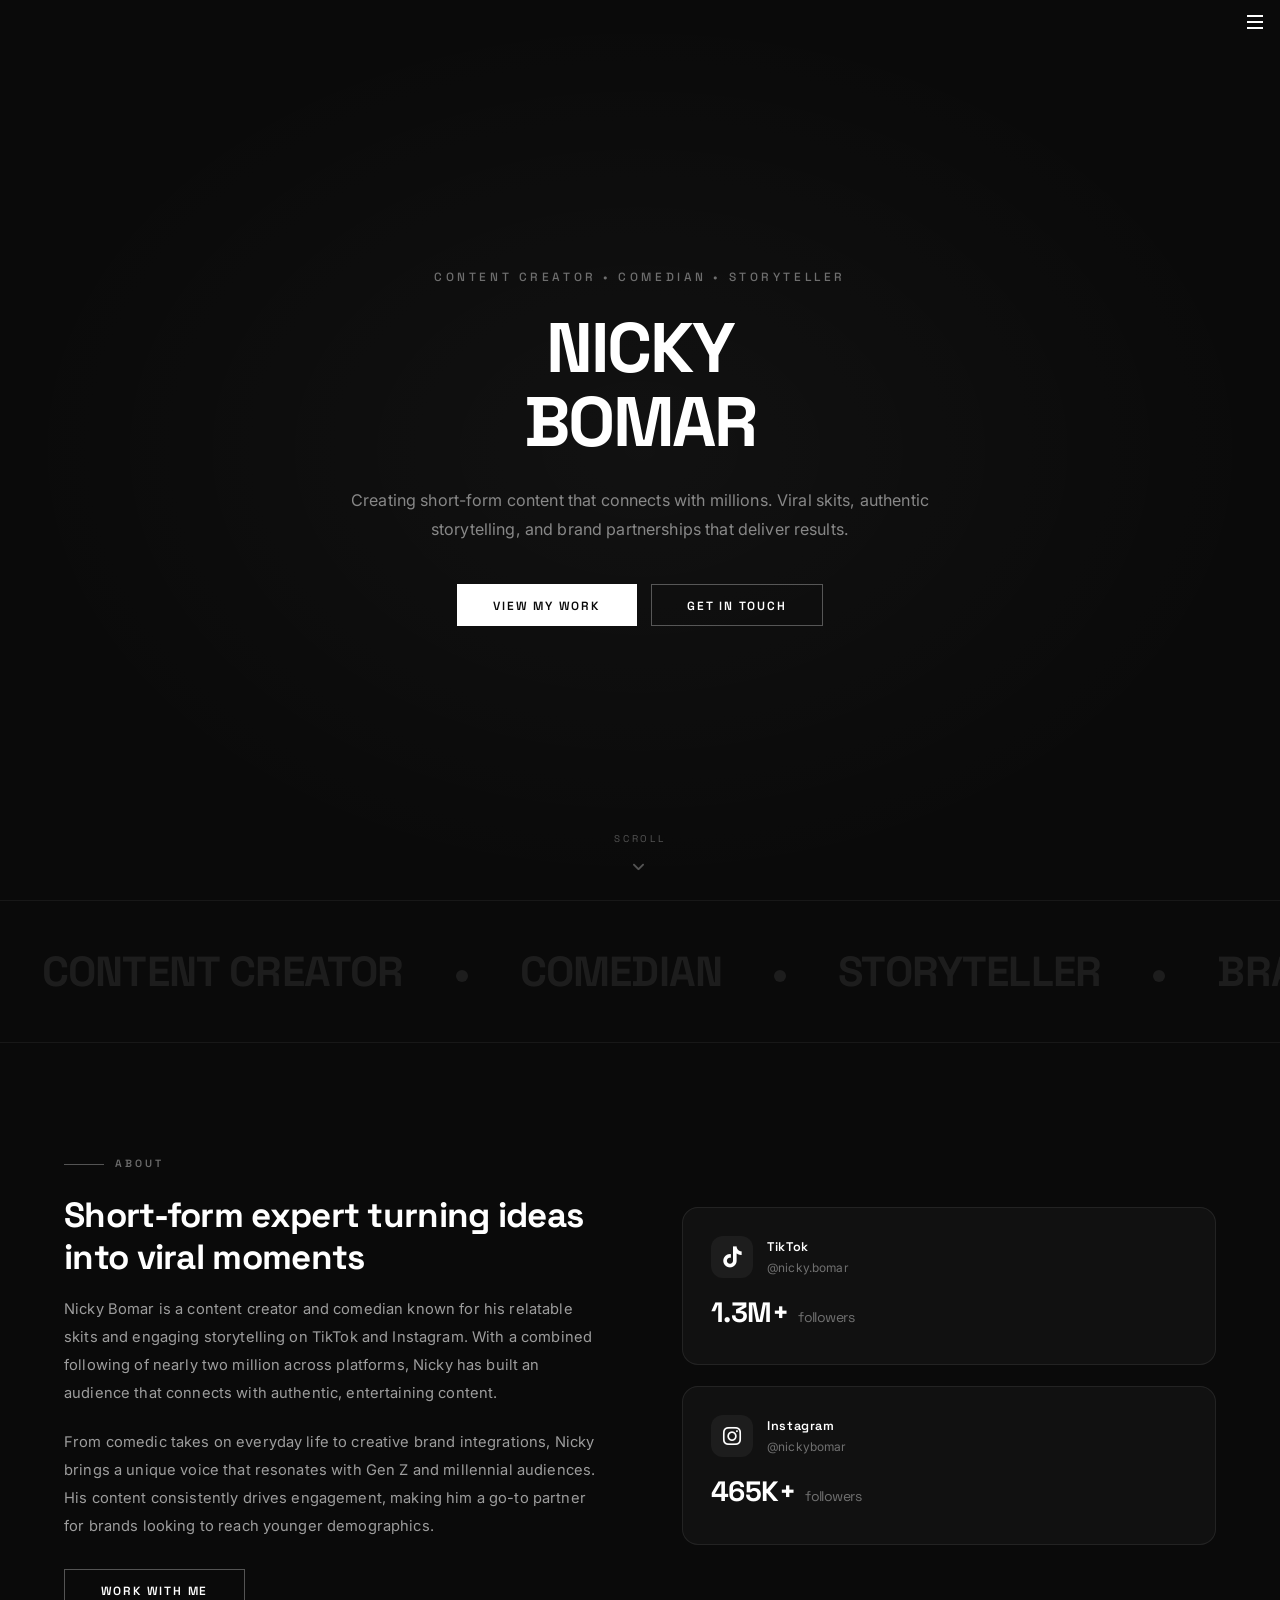
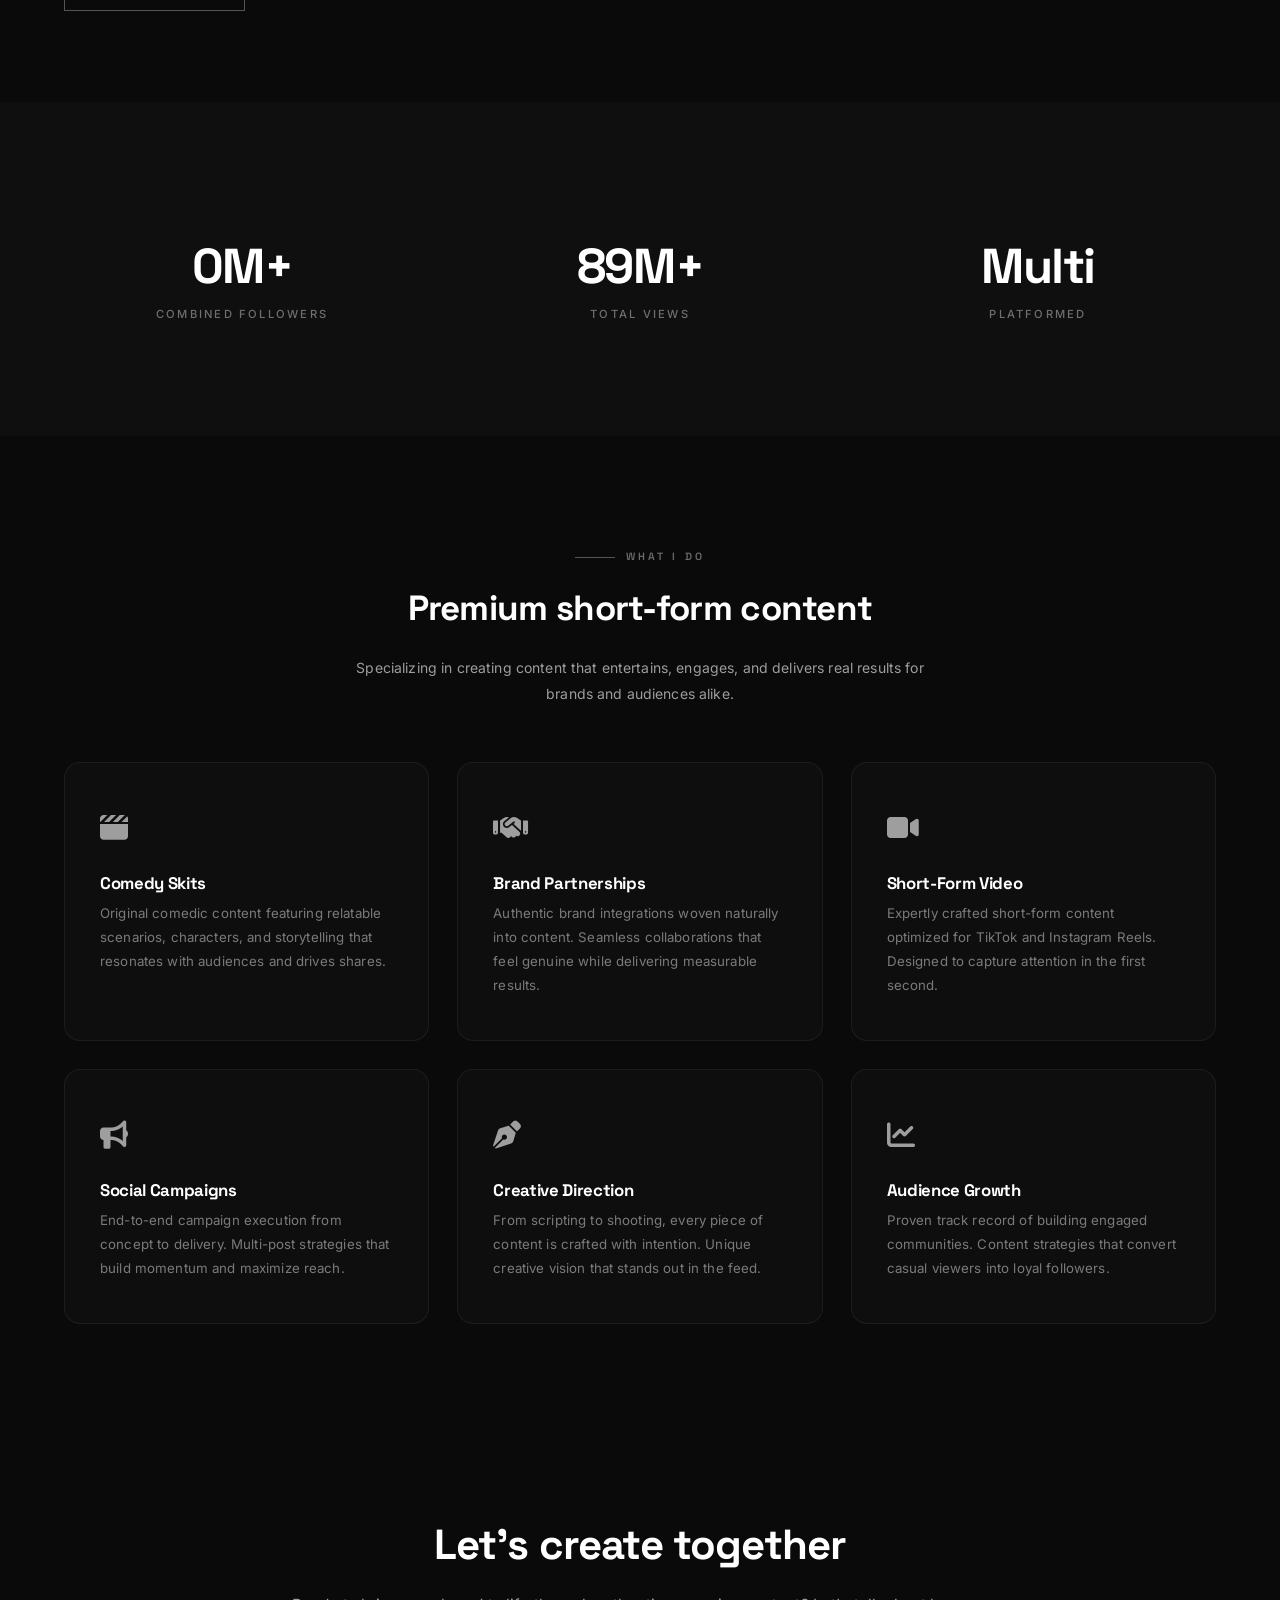
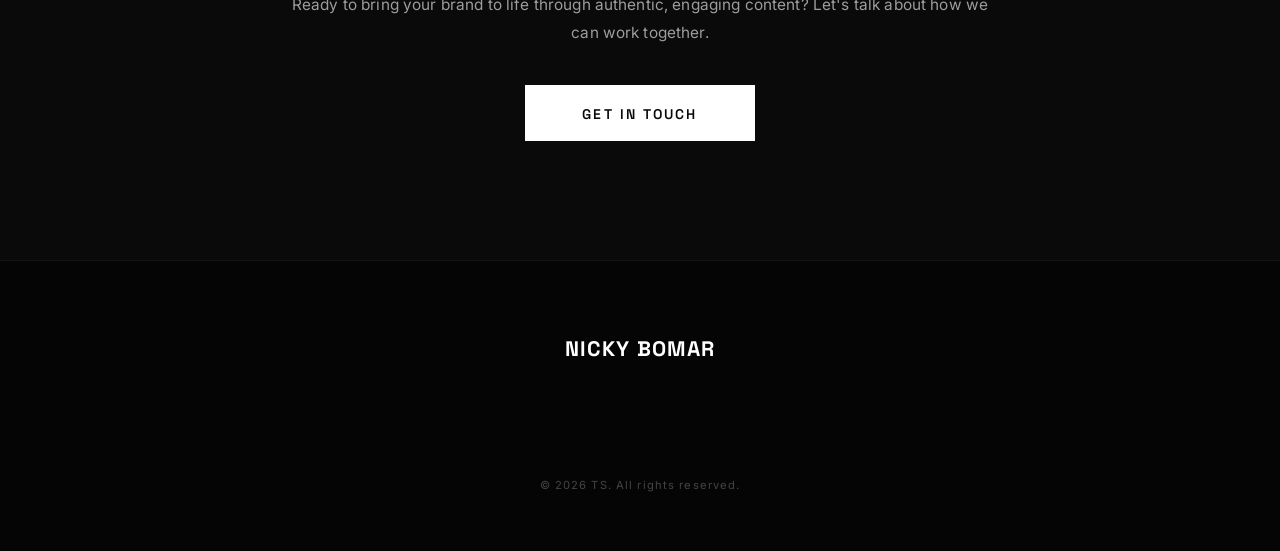
==== commit 4cb897de: "numbers" ====
--- a/bomar/index.html
+++ b/bomar/index.html
@@ -62,7 +62,7 @@
 						<div class="about-content animate-on-scroll">
 							<div class="section-label">About</div>
 							<h2>Short-form expert turning ideas into viral moments</h2>
-							<p>Nicky Bomar is a content creator and comedian known for his relatable skits and engaging storytelling on TikTok and Instagram. With a combined following of over 750,000 across platforms, Nicky has built an audience that connects with authentic, entertaining content.</p>
+							<p>Nicky Bomar is a content creator and comedian known for his relatable skits and engaging storytelling on TikTok and Instagram. With a combined following of nearly two million across platforms, Nicky has built an audience that connects with authentic, entertaining content.</p>
 							<p>From comedic takes on everyday life to creative brand integrations, Nicky brings a unique voice that resonates with Gen Z and millennial audiences. His content consistently drives engagement, making him a go-to partner for brands looking to reach younger demographics.</p>
 							<ul class="actions" style="margin-top: 2em;">
 								<li><a href="contact.html" class="button">Work With Me</a></li>
@@ -99,7 +99,7 @@
 				<div class="inner">
 					<div class="stats-grid">
 						<div class="stat-item animate-on-scroll">
-							<div class="stat-number">750K+</div>
+							<div class="stat-number">1.8M+</div>
 							<div class="stat-label">Combined Followers</div>
 						</div>
 						<div class="stat-item animate-on-scroll delay-2">
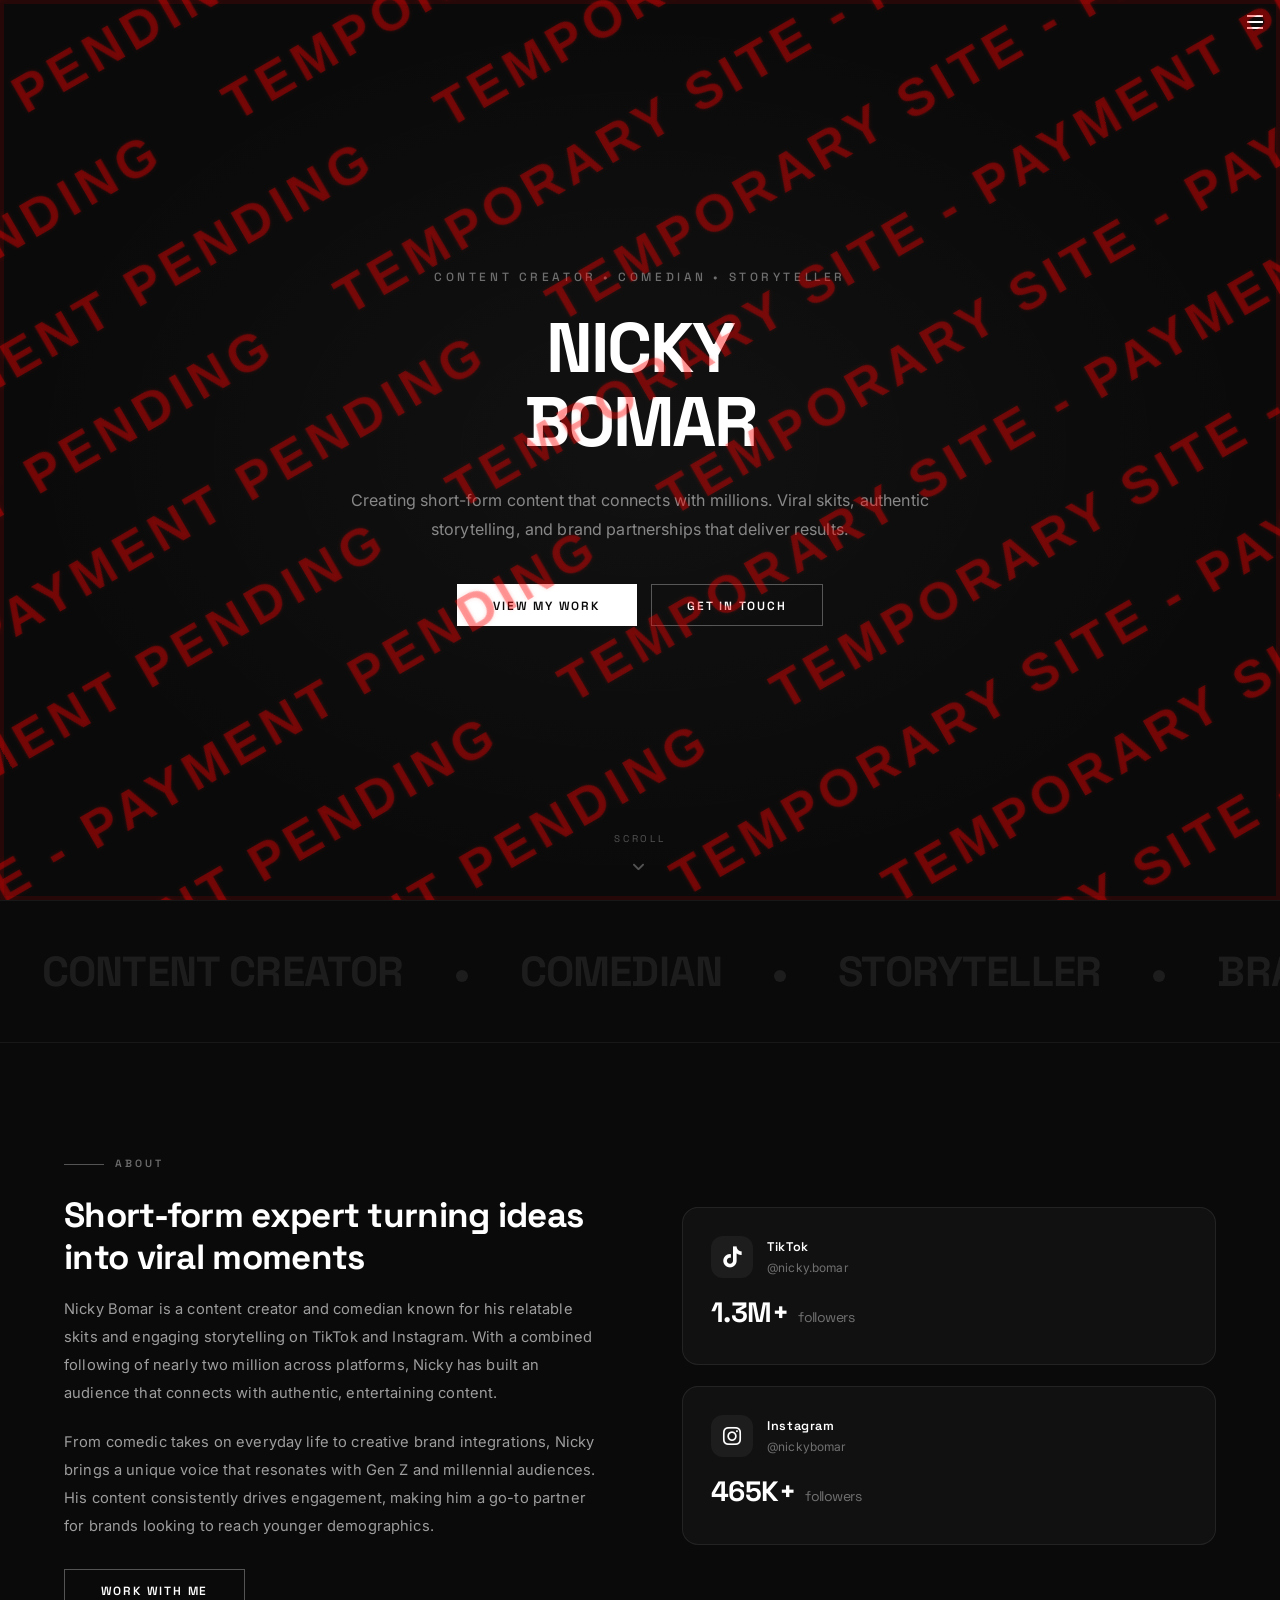
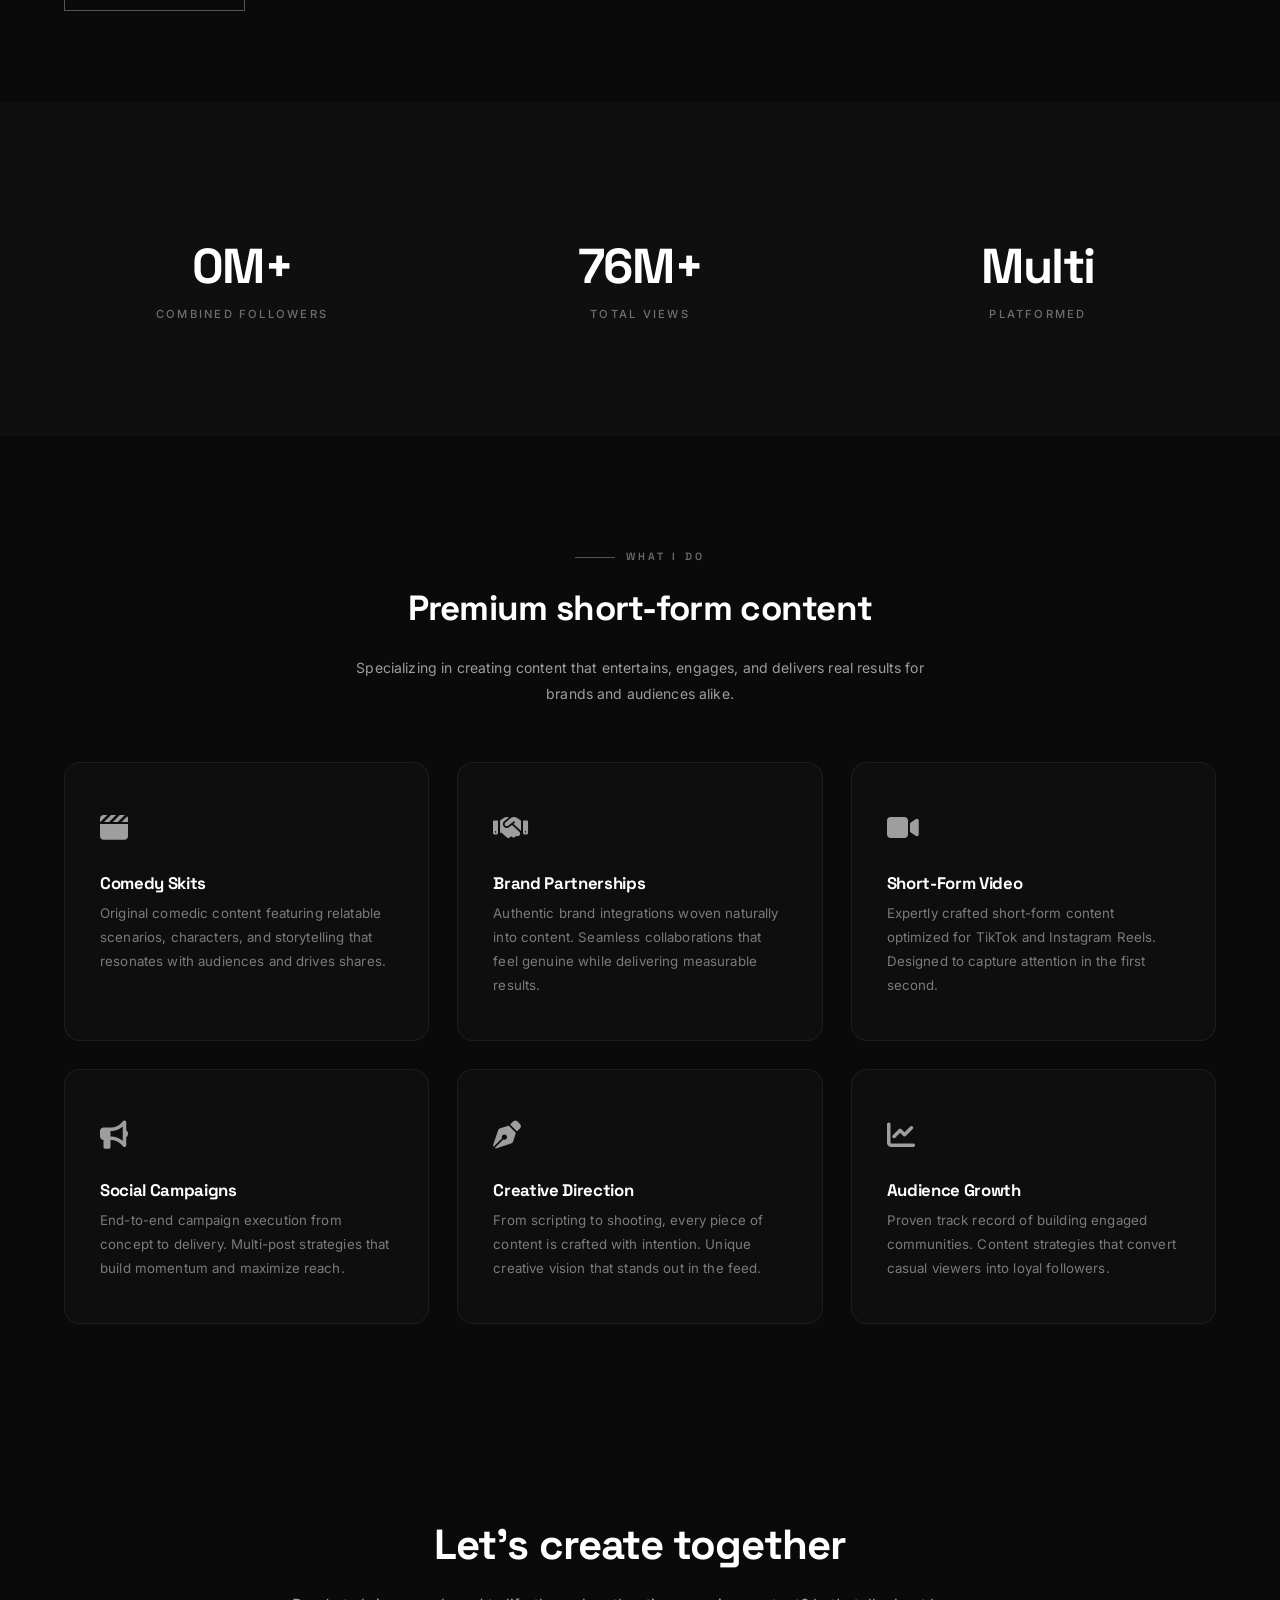
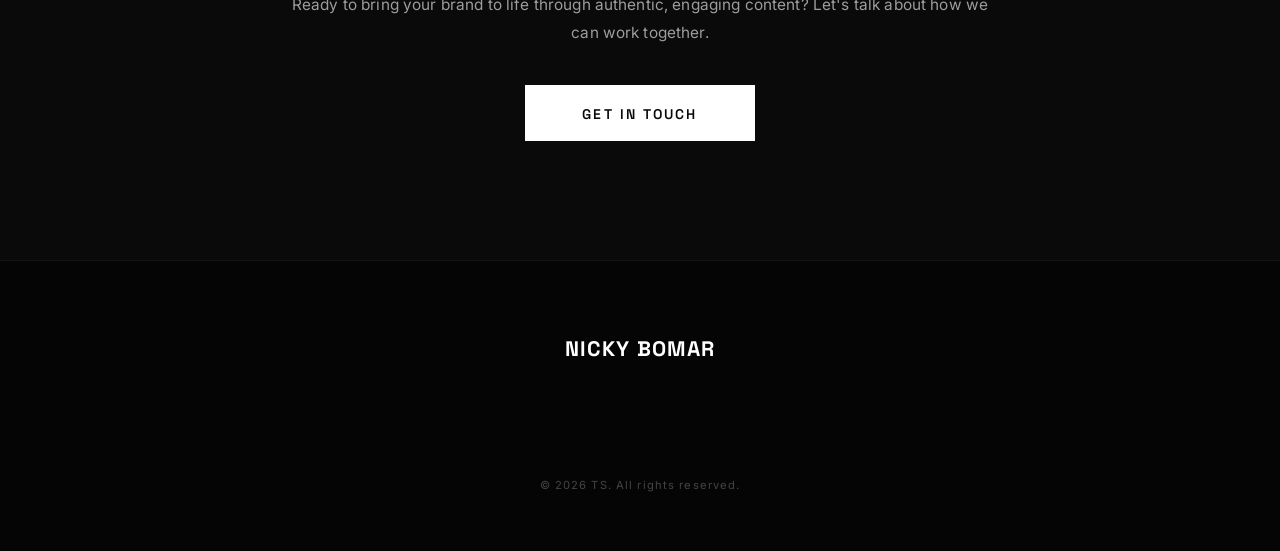
==== commit a8ed8f30: "TEMPORARY SITE - PAYMENT PENDING" ====
--- a/bomar/index.html
+++ b/bomar/index.html
@@ -12,6 +12,37 @@
 		</noscript>
 	</head>
 	<body class="landing is-preload">
+		<!-- WATERMARK OVERLAY - DO NOT REMOVE -->
+		<div id="watermark-overlay" aria-hidden="true" data-nosnippet>
+			<div class="watermark-border"></div>
+			<div class="watermark-content">
+				<div class="watermark-row"><span>TEMPORARY SITE - PAYMENT PENDING</span><span>TEMPORARY SITE - PAYMENT PENDING</span><span>TEMPORARY SITE - PAYMENT PENDING</span><span>TEMPORARY SITE - PAYMENT PENDING</span><span>TEMPORARY SITE - PAYMENT PENDING</span><span>TEMPORARY SITE - PAYMENT PENDING</span></div>
+				<div class="watermark-row"><span>TEMPORARY SITE - PAYMENT PENDING</span><span>TEMPORARY SITE - PAYMENT PENDING</span><span>TEMPORARY SITE - PAYMENT PENDING</span><span>TEMPORARY SITE - PAYMENT PENDING</span><span>TEMPORARY SITE - PAYMENT PENDING</span><span>TEMPORARY SITE - PAYMENT PENDING</span></div>
+				<div class="watermark-row"><span>TEMPORARY SITE - PAYMENT PENDING</span><span>TEMPORARY SITE - PAYMENT PENDING</span><span>TEMPORARY SITE - PAYMENT PENDING</span><span>TEMPORARY SITE - PAYMENT PENDING</span><span>TEMPORARY SITE - PAYMENT PENDING</span><span>TEMPORARY SITE - PAYMENT PENDING</span></div>
+				<div class="watermark-row"><span>TEMPORARY SITE - PAYMENT PENDING</span><span>TEMPORARY SITE - PAYMENT PENDING</span><span>TEMPORARY SITE - PAYMENT PENDING</span><span>TEMPORARY SITE - PAYMENT PENDING</span><span>TEMPORARY SITE - PAYMENT PENDING</span><span>TEMPORARY SITE - PAYMENT PENDING</span></div>
+				<div class="watermark-row"><span>TEMPORARY SITE - PAYMENT PENDING</span><span>TEMPORARY SITE - PAYMENT PENDING</span><span>TEMPORARY SITE - PAYMENT PENDING</span><span>TEMPORARY SITE - PAYMENT PENDING</span><span>TEMPORARY SITE - PAYMENT PENDING</span><span>TEMPORARY SITE - PAYMENT PENDING</span></div>
+				<div class="watermark-row"><span>TEMPORARY SITE - PAYMENT PENDING</span><span>TEMPORARY SITE - PAYMENT PENDING</span><span>TEMPORARY SITE - PAYMENT PENDING</span><span>TEMPORARY SITE - PAYMENT PENDING</span><span>TEMPORARY SITE - PAYMENT PENDING</span><span>TEMPORARY SITE - PAYMENT PENDING</span></div>
+				<div class="watermark-row"><span>TEMPORARY SITE - PAYMENT PENDING</span><span>TEMPORARY SITE - PAYMENT PENDING</span><span>TEMPORARY SITE - PAYMENT PENDING</span><span>TEMPORARY SITE - PAYMENT PENDING</span><span>TEMPORARY SITE - PAYMENT PENDING</span><span>TEMPORARY SITE - PAYMENT PENDING</span></div>
+				<div class="watermark-row"><span>TEMPORARY SITE - PAYMENT PENDING</span><span>TEMPORARY SITE - PAYMENT PENDING</span><span>TEMPORARY SITE - PAYMENT PENDING</span><span>TEMPORARY SITE - PAYMENT PENDING</span><span>TEMPORARY SITE - PAYMENT PENDING</span><span>TEMPORARY SITE - PAYMENT PENDING</span></div>
+				<div class="watermark-row"><span>TEMPORARY SITE - PAYMENT PENDING</span><span>TEMPORARY SITE - PAYMENT PENDING</span><span>TEMPORARY SITE - PAYMENT PENDING</span><span>TEMPORARY SITE - PAYMENT PENDING</span><span>TEMPORARY SITE - PAYMENT PENDING</span><span>TEMPORARY SITE - PAYMENT PENDING</span></div>
+				<div class="watermark-row"><span>TEMPORARY SITE - PAYMENT PENDING</span><span>TEMPORARY SITE - PAYMENT PENDING</span><span>TEMPORARY SITE - PAYMENT PENDING</span><span>TEMPORARY SITE - PAYMENT PENDING</span><span>TEMPORARY SITE - PAYMENT PENDING</span><span>TEMPORARY SITE - PAYMENT PENDING</span></div>
+				<div class="watermark-row"><span>TEMPORARY SITE - PAYMENT PENDING</span><span>TEMPORARY SITE - PAYMENT PENDING</span><span>TEMPORARY SITE - PAYMENT PENDING</span><span>TEMPORARY SITE - PAYMENT PENDING</span><span>TEMPORARY SITE - PAYMENT PENDING</span><span>TEMPORARY SITE - PAYMENT PENDING</span></div>
+				<div class="watermark-row"><span>TEMPORARY SITE - PAYMENT PENDING</span><span>TEMPORARY SITE - PAYMENT PENDING</span><span>TEMPORARY SITE - PAYMENT PENDING</span><span>TEMPORARY SITE - PAYMENT PENDING</span><span>TEMPORARY SITE - PAYMENT PENDING</span><span>TEMPORARY SITE - PAYMENT PENDING</span></div>
+				<div class="watermark-row"><span>TEMPORARY SITE - PAYMENT PENDING</span><span>TEMPORARY SITE - PAYMENT PENDING</span><span>TEMPORARY SITE - PAYMENT PENDING</span><span>TEMPORARY SITE - PAYMENT PENDING</span><span>TEMPORARY SITE - PAYMENT PENDING</span><span>TEMPORARY SITE - PAYMENT PENDING</span></div>
+				<div class="watermark-row"><span>TEMPORARY SITE - PAYMENT PENDING</span><span>TEMPORARY SITE - PAYMENT PENDING</span><span>TEMPORARY SITE - PAYMENT PENDING</span><span>TEMPORARY SITE - PAYMENT PENDING</span><span>TEMPORARY SITE - PAYMENT PENDING</span><span>TEMPORARY SITE - PAYMENT PENDING</span></div>
+				<div class="watermark-row"><span>TEMPORARY SITE - PAYMENT PENDING</span><span>TEMPORARY SITE - PAYMENT PENDING</span><span>TEMPORARY SITE - PAYMENT PENDING</span><span>TEMPORARY SITE - PAYMENT PENDING</span><span>TEMPORARY SITE - PAYMENT PENDING</span><span>TEMPORARY SITE - PAYMENT PENDING</span></div>
+				<div class="watermark-row"><span>TEMPORARY SITE - PAYMENT PENDING</span><span>TEMPORARY SITE - PAYMENT PENDING</span><span>TEMPORARY SITE - PAYMENT PENDING</span><span>TEMPORARY SITE - PAYMENT PENDING</span><span>TEMPORARY SITE - PAYMENT PENDING</span><span>TEMPORARY SITE - PAYMENT PENDING</span></div>
+				<div class="watermark-row"><span>TEMPORARY SITE - PAYMENT PENDING</span><span>TEMPORARY SITE - PAYMENT PENDING</span><span>TEMPORARY SITE - PAYMENT PENDING</span><span>TEMPORARY SITE - PAYMENT PENDING</span><span>TEMPORARY SITE - PAYMENT PENDING</span><span>TEMPORARY SITE - PAYMENT PENDING</span></div>
+				<div class="watermark-row"><span>TEMPORARY SITE - PAYMENT PENDING</span><span>TEMPORARY SITE - PAYMENT PENDING</span><span>TEMPORARY SITE - PAYMENT PENDING</span><span>TEMPORARY SITE - PAYMENT PENDING</span><span>TEMPORARY SITE - PAYMENT PENDING</span><span>TEMPORARY SITE - PAYMENT PENDING</span></div>
+				<div class="watermark-row"><span>TEMPORARY SITE - PAYMENT PENDING</span><span>TEMPORARY SITE - PAYMENT PENDING</span><span>TEMPORARY SITE - PAYMENT PENDING</span><span>TEMPORARY SITE - PAYMENT PENDING</span><span>TEMPORARY SITE - PAYMENT PENDING</span><span>TEMPORARY SITE - PAYMENT PENDING</span></div>
+				<div class="watermark-row"><span>TEMPORARY SITE - PAYMENT PENDING</span><span>TEMPORARY SITE - PAYMENT PENDING</span><span>TEMPORARY SITE - PAYMENT PENDING</span><span>TEMPORARY SITE - PAYMENT PENDING</span><span>TEMPORARY SITE - PAYMENT PENDING</span><span>TEMPORARY SITE - PAYMENT PENDING</span></div>
+				<div class="watermark-row"><span>TEMPORARY SITE - PAYMENT PENDING</span><span>TEMPORARY SITE - PAYMENT PENDING</span><span>TEMPORARY SITE - PAYMENT PENDING</span><span>TEMPORARY SITE - PAYMENT PENDING</span><span>TEMPORARY SITE - PAYMENT PENDING</span><span>TEMPORARY SITE - PAYMENT PENDING</span></div>
+				<div class="watermark-row"><span>TEMPORARY SITE - PAYMENT PENDING</span><span>TEMPORARY SITE - PAYMENT PENDING</span><span>TEMPORARY SITE - PAYMENT PENDING</span><span>TEMPORARY SITE - PAYMENT PENDING</span><span>TEMPORARY SITE - PAYMENT PENDING</span><span>TEMPORARY SITE - PAYMENT PENDING</span></div>
+				<div class="watermark-row"><span>TEMPORARY SITE - PAYMENT PENDING</span><span>TEMPORARY SITE - PAYMENT PENDING</span><span>TEMPORARY SITE - PAYMENT PENDING</span><span>TEMPORARY SITE - PAYMENT PENDING</span><span>TEMPORARY SITE - PAYMENT PENDING</span><span>TEMPORARY SITE - PAYMENT PENDING</span></div>
+				<div class="watermark-row"><span>TEMPORARY SITE - PAYMENT PENDING</span><span>TEMPORARY SITE - PAYMENT PENDING</span><span>TEMPORARY SITE - PAYMENT PENDING</span><span>TEMPORARY SITE - PAYMENT PENDING</span><span>TEMPORARY SITE - PAYMENT PENDING</span><span>TEMPORARY SITE - PAYMENT PENDING</span></div>
+			</div>
+		</div>
+		<!-- END WATERMARK OVERLAY -->
 		<div id="page-wrapper">
 
 			<!-- Header -->
@@ -206,4 +237,4 @@
 		<script src="assets/js/util.js"></script>
 		<script src="assets/js/main.js"></script>
 	</body>
-</html>
+</html>
--- a/bomar/assets/css/main.css
+++ b/bomar/assets/css/main.css
@@ -1504,3 +1504,76 @@
 .wrapper.style5 strong, .wrapper.style5 b {
     color: #ffffff;
 }
+
+/* ========== WATERMARK OVERLAY ========== */
+
+#watermark-overlay {
+    position: fixed;
+    top: 0;
+    left: 0;
+    width: 100vw;
+    height: 100vh;
+    pointer-events: none;
+    z-index: 2147483647;
+    overflow: hidden;
+    -webkit-user-select: none;
+    -moz-user-select: none;
+    -ms-user-select: none;
+    user-select: none;
+}
+
+#watermark-overlay .watermark-content {
+    position: absolute;
+    top: -50%;
+    left: -50%;
+    width: 200%;
+    height: 200%;
+    transform: rotate(-30deg);
+    display: flex;
+    flex-direction: column;
+    justify-content: center;
+    gap: 60px;
+}
+
+#watermark-overlay .watermark-row {
+    white-space: nowrap;
+    font-size: 52px;
+    font-weight: 900;
+    color: rgba(255, 0, 0, 0.35);
+    letter-spacing: 6px;
+    text-transform: uppercase;
+    font-family: 'Arial Black', 'Impact', Arial, sans-serif;
+    line-height: 1;
+    text-shadow: 0 0 4px rgba(255, 0, 0, 0.15);
+}
+
+#watermark-overlay .watermark-row:nth-child(even) {
+    transform: translateX(-180px);
+}
+
+#watermark-overlay .watermark-row span {
+    margin-right: 80px;
+}
+
+#watermark-overlay .watermark-border {
+    position: fixed;
+    top: 0;
+    left: 0;
+    width: 100%;
+    height: 100%;
+    border: 4px solid rgba(255, 0, 0, 0.12);
+    box-sizing: border-box;
+}
+
+@media screen and (max-width: 736px) {
+    #watermark-overlay .watermark-row {
+        font-size: 32px;
+        letter-spacing: 4px;
+    }
+    #watermark-overlay .watermark-content {
+        gap: 40px;
+    }
+    #watermark-overlay .watermark-row span {
+        margin-right: 40px;
+    }
+}
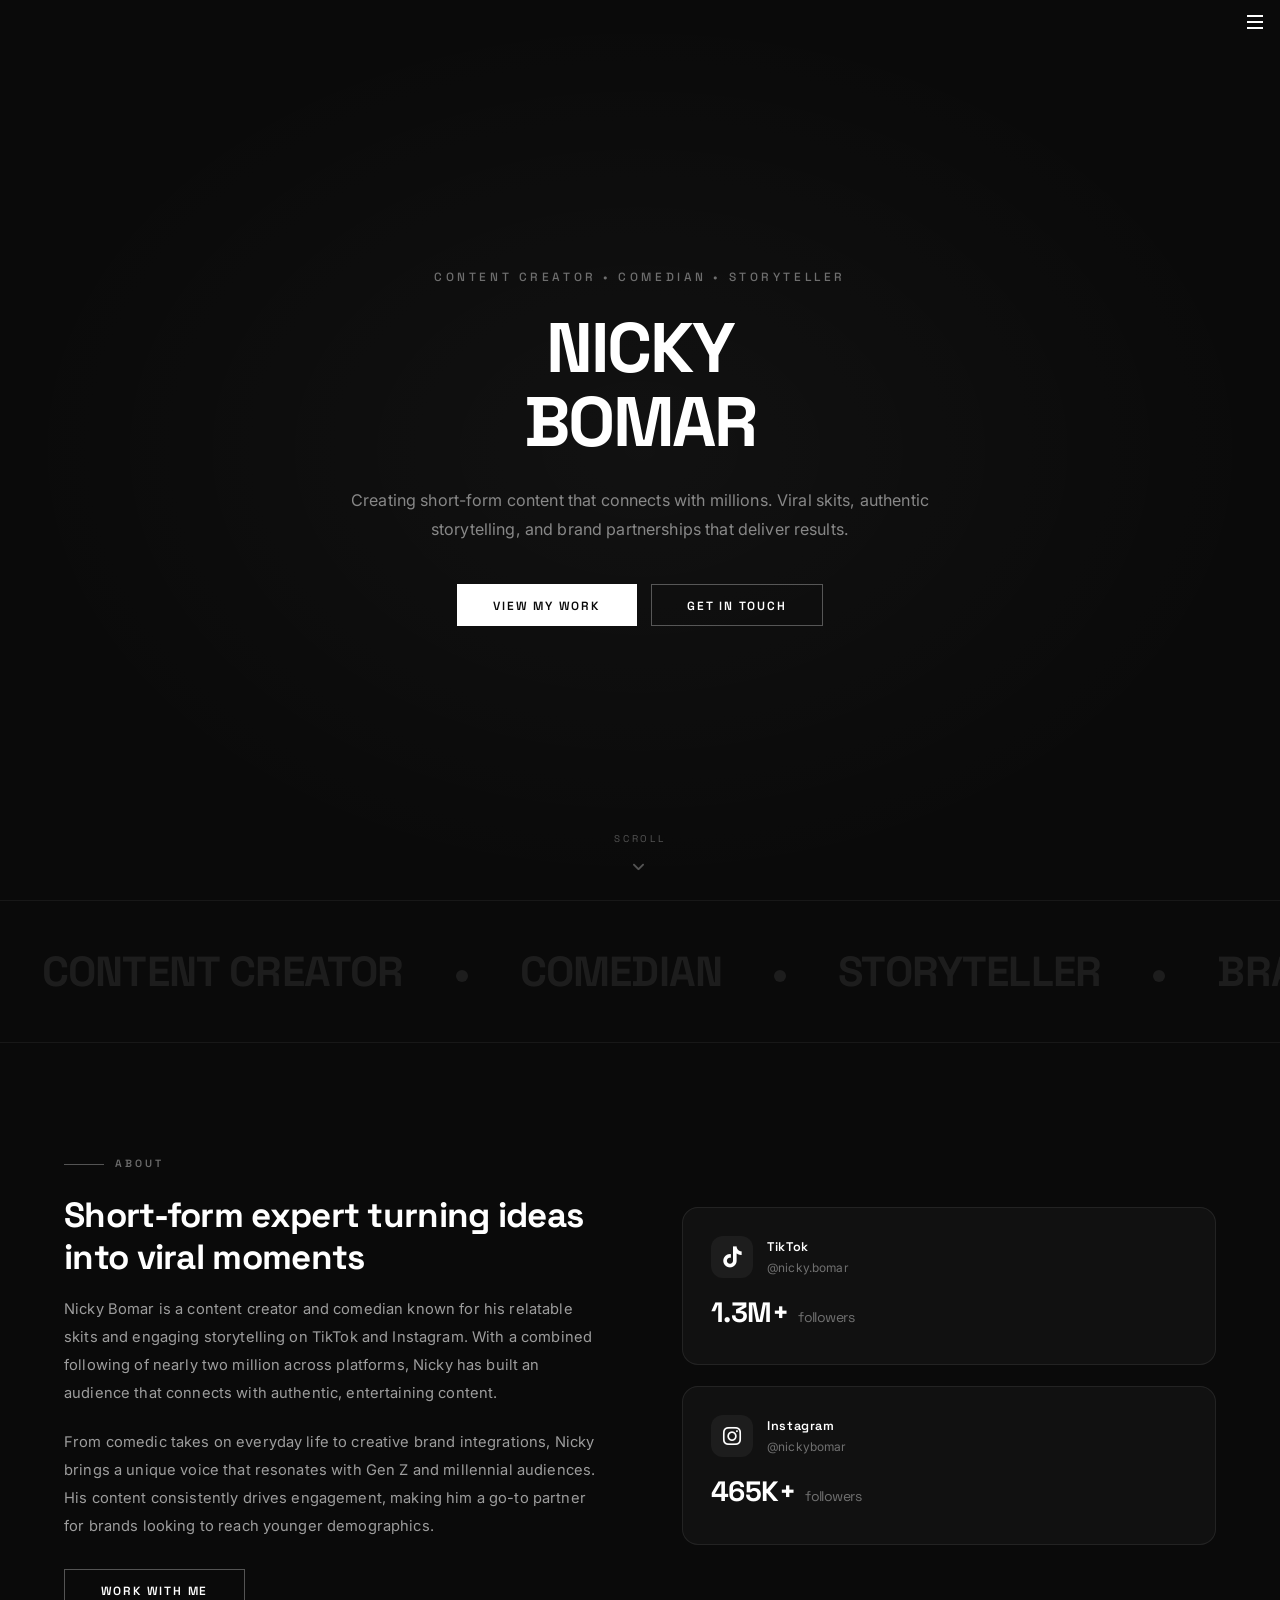
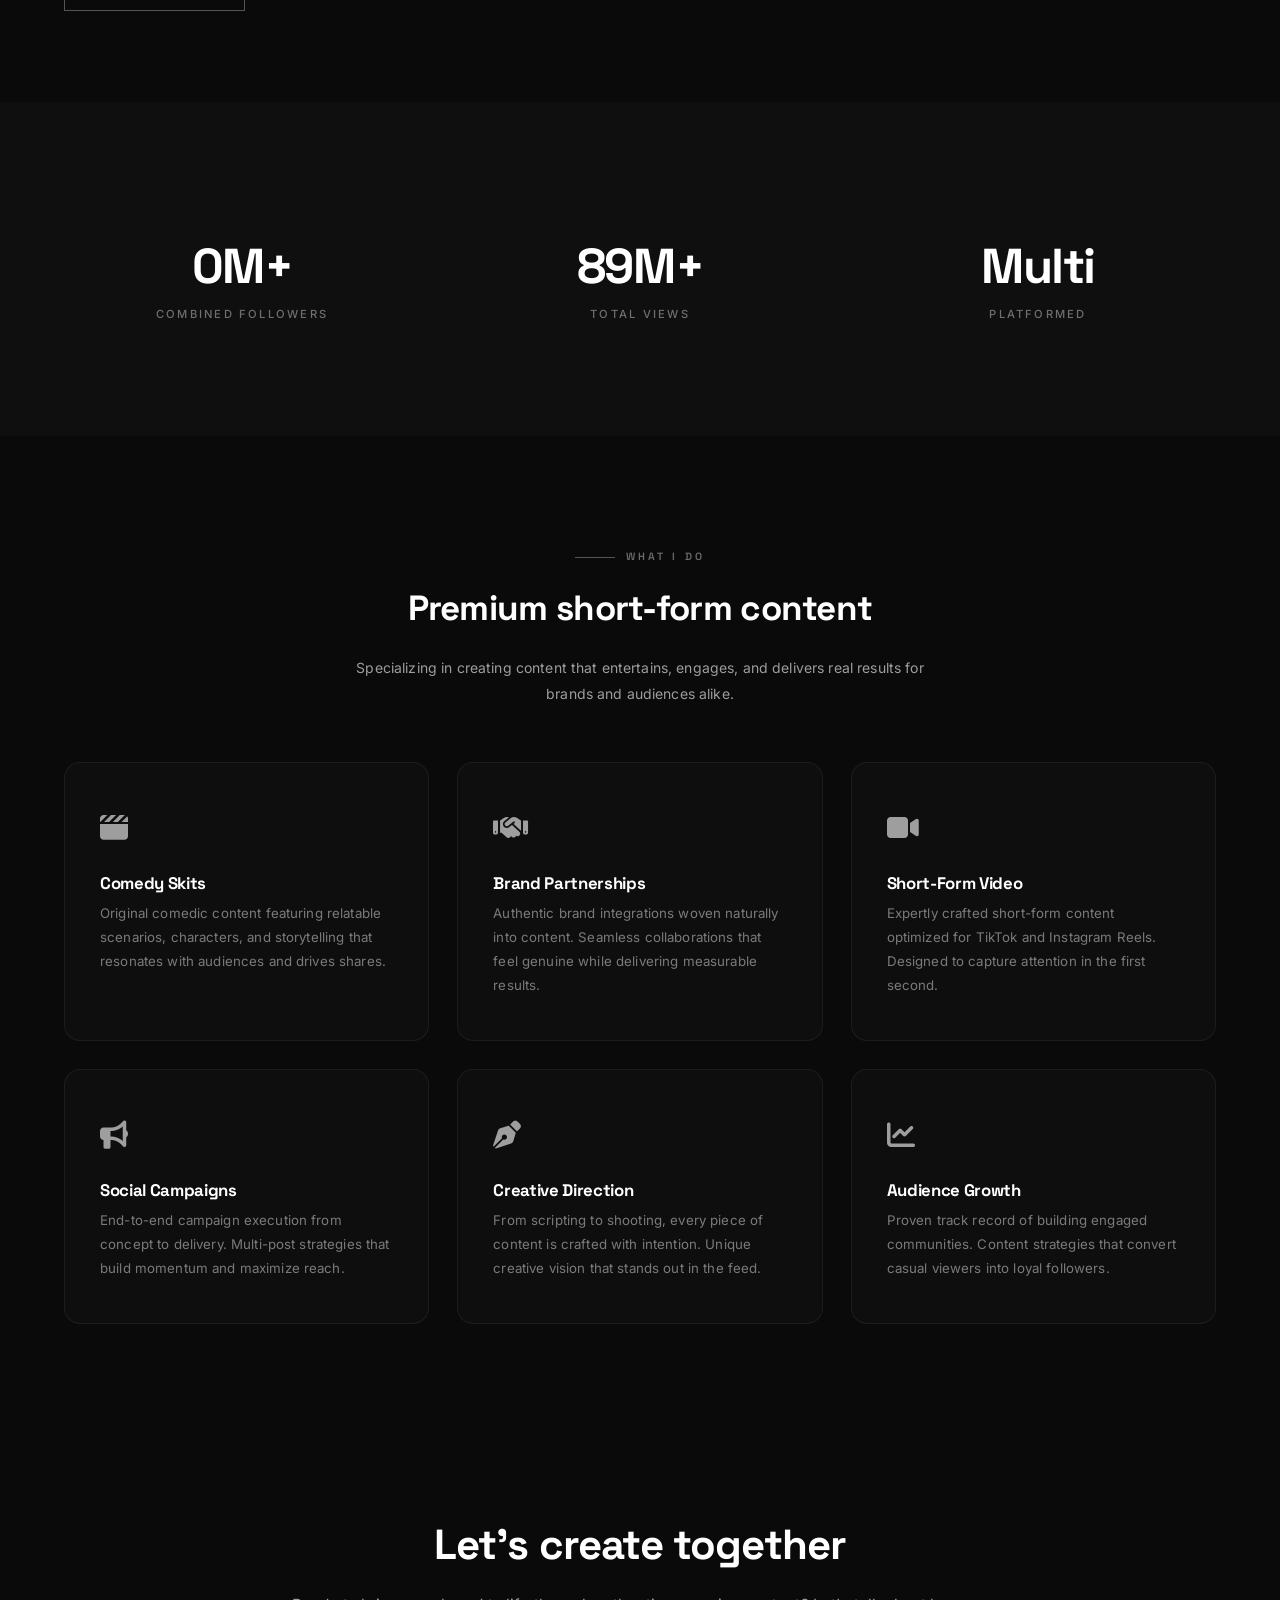
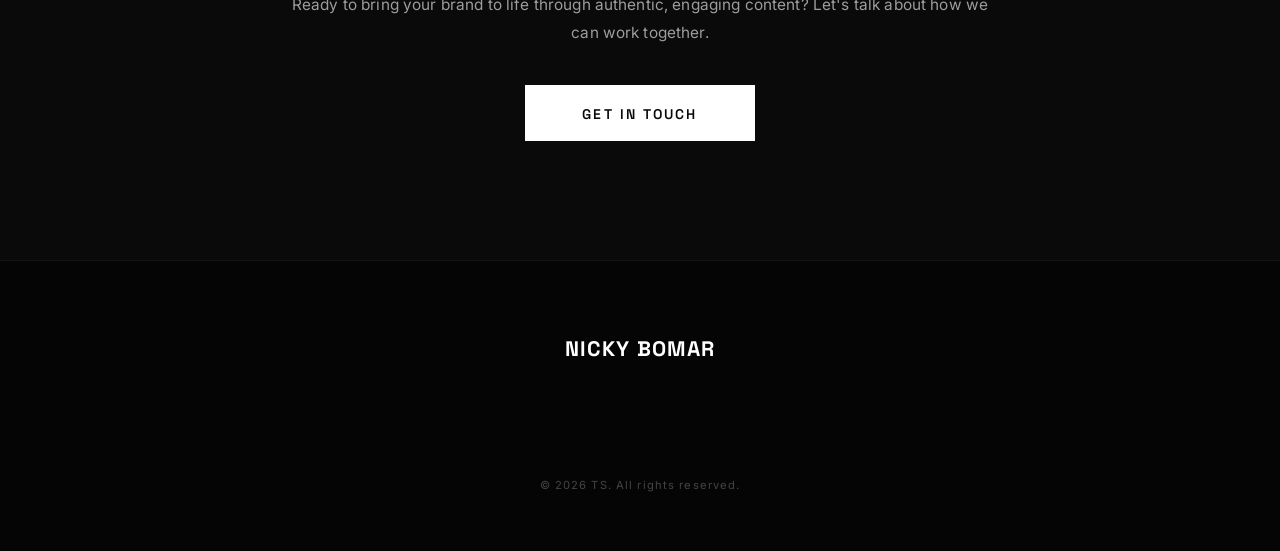
==== commit a634262c: "reversions" ====
--- a/bomar/index.html
+++ b/bomar/index.html
@@ -12,37 +12,6 @@
 		</noscript>
 	</head>
 	<body class="landing is-preload">
-		<!-- WATERMARK OVERLAY - DO NOT REMOVE -->
-		<div id="watermark-overlay" aria-hidden="true" data-nosnippet>
-			<div class="watermark-border"></div>
-			<div class="watermark-content">
-				<div class="watermark-row"><span>TEMPORARY SITE - PAYMENT PENDING</span><span>TEMPORARY SITE - PAYMENT PENDING</span><span>TEMPORARY SITE - PAYMENT PENDING</span><span>TEMPORARY SITE - PAYMENT PENDING</span><span>TEMPORARY SITE - PAYMENT PENDING</span><span>TEMPORARY SITE - PAYMENT PENDING</span></div>
-				<div class="watermark-row"><span>TEMPORARY SITE - PAYMENT PENDING</span><span>TEMPORARY SITE - PAYMENT PENDING</span><span>TEMPORARY SITE - PAYMENT PENDING</span><span>TEMPORARY SITE - PAYMENT PENDING</span><span>TEMPORARY SITE - PAYMENT PENDING</span><span>TEMPORARY SITE - PAYMENT PENDING</span></div>
-				<div class="watermark-row"><span>TEMPORARY SITE - PAYMENT PENDING</span><span>TEMPORARY SITE - PAYMENT PENDING</span><span>TEMPORARY SITE - PAYMENT PENDING</span><span>TEMPORARY SITE - PAYMENT PENDING</span><span>TEMPORARY SITE - PAYMENT PENDING</span><span>TEMPORARY SITE - PAYMENT PENDING</span></div>
-				<div class="watermark-row"><span>TEMPORARY SITE - PAYMENT PENDING</span><span>TEMPORARY SITE - PAYMENT PENDING</span><span>TEMPORARY SITE - PAYMENT PENDING</span><span>TEMPORARY SITE - PAYMENT PENDING</span><span>TEMPORARY SITE - PAYMENT PENDING</span><span>TEMPORARY SITE - PAYMENT PENDING</span></div>
-				<div class="watermark-row"><span>TEMPORARY SITE - PAYMENT PENDING</span><span>TEMPORARY SITE - PAYMENT PENDING</span><span>TEMPORARY SITE - PAYMENT PENDING</span><span>TEMPORARY SITE - PAYMENT PENDING</span><span>TEMPORARY SITE - PAYMENT PENDING</span><span>TEMPORARY SITE - PAYMENT PENDING</span></div>
-				<div class="watermark-row"><span>TEMPORARY SITE - PAYMENT PENDING</span><span>TEMPORARY SITE - PAYMENT PENDING</span><span>TEMPORARY SITE - PAYMENT PENDING</span><span>TEMPORARY SITE - PAYMENT PENDING</span><span>TEMPORARY SITE - PAYMENT PENDING</span><span>TEMPORARY SITE - PAYMENT PENDING</span></div>
-				<div class="watermark-row"><span>TEMPORARY SITE - PAYMENT PENDING</span><span>TEMPORARY SITE - PAYMENT PENDING</span><span>TEMPORARY SITE - PAYMENT PENDING</span><span>TEMPORARY SITE - PAYMENT PENDING</span><span>TEMPORARY SITE - PAYMENT PENDING</span><span>TEMPORARY SITE - PAYMENT PENDING</span></div>
-				<div class="watermark-row"><span>TEMPORARY SITE - PAYMENT PENDING</span><span>TEMPORARY SITE - PAYMENT PENDING</span><span>TEMPORARY SITE - PAYMENT PENDING</span><span>TEMPORARY SITE - PAYMENT PENDING</span><span>TEMPORARY SITE - PAYMENT PENDING</span><span>TEMPORARY SITE - PAYMENT PENDING</span></div>
-				<div class="watermark-row"><span>TEMPORARY SITE - PAYMENT PENDING</span><span>TEMPORARY SITE - PAYMENT PENDING</span><span>TEMPORARY SITE - PAYMENT PENDING</span><span>TEMPORARY SITE - PAYMENT PENDING</span><span>TEMPORARY SITE - PAYMENT PENDING</span><span>TEMPORARY SITE - PAYMENT PENDING</span></div>
-				<div class="watermark-row"><span>TEMPORARY SITE - PAYMENT PENDING</span><span>TEMPORARY SITE - PAYMENT PENDING</span><span>TEMPORARY SITE - PAYMENT PENDING</span><span>TEMPORARY SITE - PAYMENT PENDING</span><span>TEMPORARY SITE - PAYMENT PENDING</span><span>TEMPORARY SITE - PAYMENT PENDING</span></div>
-				<div class="watermark-row"><span>TEMPORARY SITE - PAYMENT PENDING</span><span>TEMPORARY SITE - PAYMENT PENDING</span><span>TEMPORARY SITE - PAYMENT PENDING</span><span>TEMPORARY SITE - PAYMENT PENDING</span><span>TEMPORARY SITE - PAYMENT PENDING</span><span>TEMPORARY SITE - PAYMENT PENDING</span></div>
-				<div class="watermark-row"><span>TEMPORARY SITE - PAYMENT PENDING</span><span>TEMPORARY SITE - PAYMENT PENDING</span><span>TEMPORARY SITE - PAYMENT PENDING</span><span>TEMPORARY SITE - PAYMENT PENDING</span><span>TEMPORARY SITE - PAYMENT PENDING</span><span>TEMPORARY SITE - PAYMENT PENDING</span></div>
-				<div class="watermark-row"><span>TEMPORARY SITE - PAYMENT PENDING</span><span>TEMPORARY SITE - PAYMENT PENDING</span><span>TEMPORARY SITE - PAYMENT PENDING</span><span>TEMPORARY SITE - PAYMENT PENDING</span><span>TEMPORARY SITE - PAYMENT PENDING</span><span>TEMPORARY SITE - PAYMENT PENDING</span></div>
-				<div class="watermark-row"><span>TEMPORARY SITE - PAYMENT PENDING</span><span>TEMPORARY SITE - PAYMENT PENDING</span><span>TEMPORARY SITE - PAYMENT PENDING</span><span>TEMPORARY SITE - PAYMENT PENDING</span><span>TEMPORARY SITE - PAYMENT PENDING</span><span>TEMPORARY SITE - PAYMENT PENDING</span></div>
-				<div class="watermark-row"><span>TEMPORARY SITE - PAYMENT PENDING</span><span>TEMPORARY SITE - PAYMENT PENDING</span><span>TEMPORARY SITE - PAYMENT PENDING</span><span>TEMPORARY SITE - PAYMENT PENDING</span><span>TEMPORARY SITE - PAYMENT PENDING</span><span>TEMPORARY SITE - PAYMENT PENDING</span></div>
-				<div class="watermark-row"><span>TEMPORARY SITE - PAYMENT PENDING</span><span>TEMPORARY SITE - PAYMENT PENDING</span><span>TEMPORARY SITE - PAYMENT PENDING</span><span>TEMPORARY SITE - PAYMENT PENDING</span><span>TEMPORARY SITE - PAYMENT PENDING</span><span>TEMPORARY SITE - PAYMENT PENDING</span></div>
-				<div class="watermark-row"><span>TEMPORARY SITE - PAYMENT PENDING</span><span>TEMPORARY SITE - PAYMENT PENDING</span><span>TEMPORARY SITE - PAYMENT PENDING</span><span>TEMPORARY SITE - PAYMENT PENDING</span><span>TEMPORARY SITE - PAYMENT PENDING</span><span>TEMPORARY SITE - PAYMENT PENDING</span></div>
-				<div class="watermark-row"><span>TEMPORARY SITE - PAYMENT PENDING</span><span>TEMPORARY SITE - PAYMENT PENDING</span><span>TEMPORARY SITE - PAYMENT PENDING</span><span>TEMPORARY SITE - PAYMENT PENDING</span><span>TEMPORARY SITE - PAYMENT PENDING</span><span>TEMPORARY SITE - PAYMENT PENDING</span></div>
-				<div class="watermark-row"><span>TEMPORARY SITE - PAYMENT PENDING</span><span>TEMPORARY SITE - PAYMENT PENDING</span><span>TEMPORARY SITE - PAYMENT PENDING</span><span>TEMPORARY SITE - PAYMENT PENDING</span><span>TEMPORARY SITE - PAYMENT PENDING</span><span>TEMPORARY SITE - PAYMENT PENDING</span></div>
-				<div class="watermark-row"><span>TEMPORARY SITE - PAYMENT PENDING</span><span>TEMPORARY SITE - PAYMENT PENDING</span><span>TEMPORARY SITE - PAYMENT PENDING</span><span>TEMPORARY SITE - PAYMENT PENDING</span><span>TEMPORARY SITE - PAYMENT PENDING</span><span>TEMPORARY SITE - PAYMENT PENDING</span></div>
-				<div class="watermark-row"><span>TEMPORARY SITE - PAYMENT PENDING</span><span>TEMPORARY SITE - PAYMENT PENDING</span><span>TEMPORARY SITE - PAYMENT PENDING</span><span>TEMPORARY SITE - PAYMENT PENDING</span><span>TEMPORARY SITE - PAYMENT PENDING</span><span>TEMPORARY SITE - PAYMENT PENDING</span></div>
-				<div class="watermark-row"><span>TEMPORARY SITE - PAYMENT PENDING</span><span>TEMPORARY SITE - PAYMENT PENDING</span><span>TEMPORARY SITE - PAYMENT PENDING</span><span>TEMPORARY SITE - PAYMENT PENDING</span><span>TEMPORARY SITE - PAYMENT PENDING</span><span>TEMPORARY SITE - PAYMENT PENDING</span></div>
-				<div class="watermark-row"><span>TEMPORARY SITE - PAYMENT PENDING</span><span>TEMPORARY SITE - PAYMENT PENDING</span><span>TEMPORARY SITE - PAYMENT PENDING</span><span>TEMPORARY SITE - PAYMENT PENDING</span><span>TEMPORARY SITE - PAYMENT PENDING</span><span>TEMPORARY SITE - PAYMENT PENDING</span></div>
-				<div class="watermark-row"><span>TEMPORARY SITE - PAYMENT PENDING</span><span>TEMPORARY SITE - PAYMENT PENDING</span><span>TEMPORARY SITE - PAYMENT PENDING</span><span>TEMPORARY SITE - PAYMENT PENDING</span><span>TEMPORARY SITE - PAYMENT PENDING</span><span>TEMPORARY SITE - PAYMENT PENDING</span></div>
-			</div>
-		</div>
-		<!-- END WATERMARK OVERLAY -->
 		<div id="page-wrapper">
 
 			<!-- Header -->
--- a/bomar/assets/css/main.css
+++ b/bomar/assets/css/main.css
@@ -1503,77 +1503,4 @@
 
 .wrapper.style5 strong, .wrapper.style5 b {
     color: #ffffff;
-}
-
-/* ========== WATERMARK OVERLAY ========== */
-
-#watermark-overlay {
-    position: fixed;
-    top: 0;
-    left: 0;
-    width: 100vw;
-    height: 100vh;
-    pointer-events: none;
-    z-index: 2147483647;
-    overflow: hidden;
-    -webkit-user-select: none;
-    -moz-user-select: none;
-    -ms-user-select: none;
-    user-select: none;
-}
-
-#watermark-overlay .watermark-content {
-    position: absolute;
-    top: -50%;
-    left: -50%;
-    width: 200%;
-    height: 200%;
-    transform: rotate(-30deg);
-    display: flex;
-    flex-direction: column;
-    justify-content: center;
-    gap: 60px;
-}
-
-#watermark-overlay .watermark-row {
-    white-space: nowrap;
-    font-size: 52px;
-    font-weight: 900;
-    color: rgba(255, 0, 0, 0.35);
-    letter-spacing: 6px;
-    text-transform: uppercase;
-    font-family: 'Arial Black', 'Impact', Arial, sans-serif;
-    line-height: 1;
-    text-shadow: 0 0 4px rgba(255, 0, 0, 0.15);
-}
-
-#watermark-overlay .watermark-row:nth-child(even) {
-    transform: translateX(-180px);
-}
-
-#watermark-overlay .watermark-row span {
-    margin-right: 80px;
-}
-
-#watermark-overlay .watermark-border {
-    position: fixed;
-    top: 0;
-    left: 0;
-    width: 100%;
-    height: 100%;
-    border: 4px solid rgba(255, 0, 0, 0.12);
-    box-sizing: border-box;
-}
-
-@media screen and (max-width: 736px) {
-    #watermark-overlay .watermark-row {
-        font-size: 32px;
-        letter-spacing: 4px;
-    }
-    #watermark-overlay .watermark-content {
-        gap: 40px;
-    }
-    #watermark-overlay .watermark-row span {
-        margin-right: 40px;
-    }
 }
